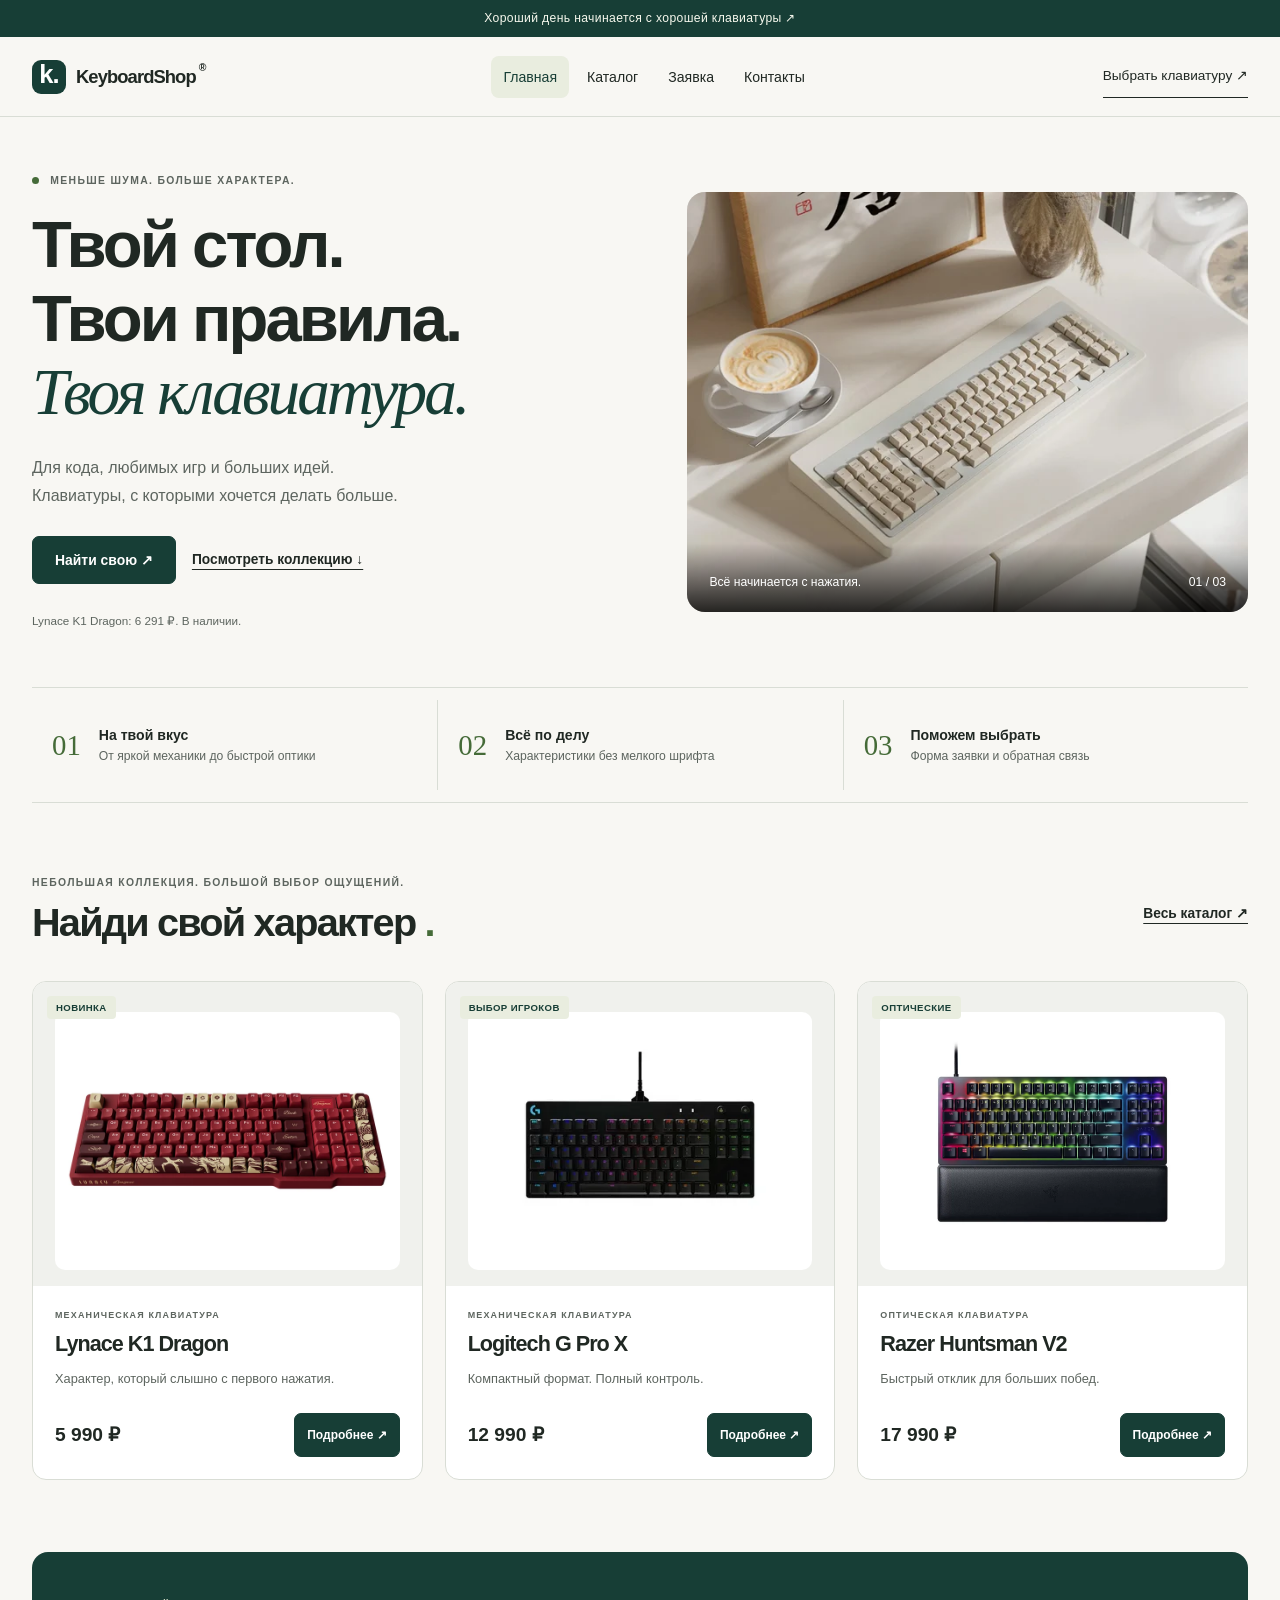
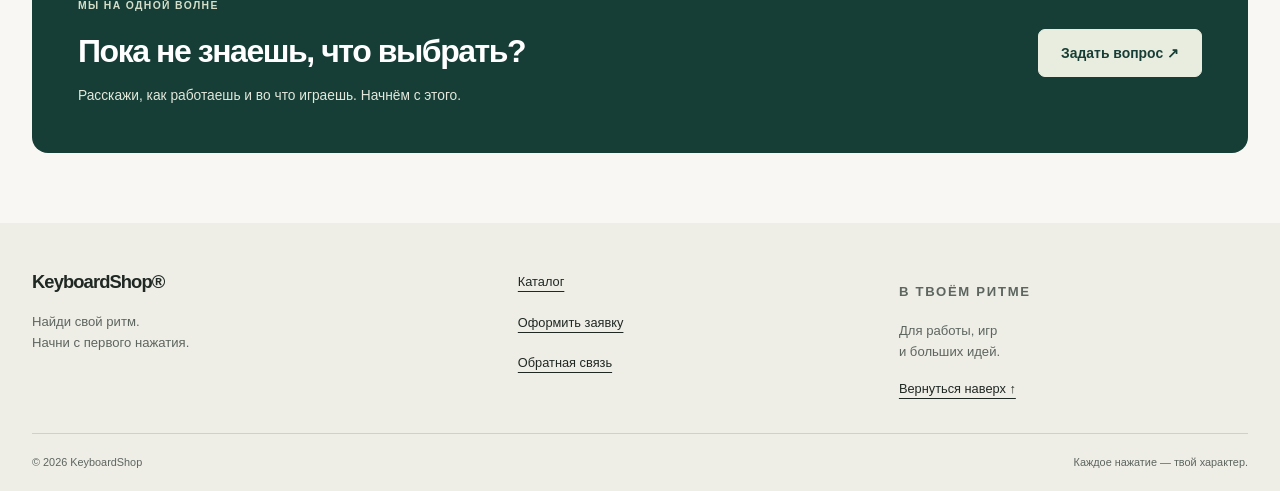
==== index.html @ 0e7edb8e "feat: add responsive storefront and JavaScript basics" ====
<!doctype html>
<html lang="ru">
  <head>
    <meta charset="utf-8" />
    <meta content="width=device-width, initial-scale=1.0" name="viewport" />
    <meta
      content="Механические и оптические клавиатуры. Найдите свой характер в коллекции KeyboardShop."
      name="description"
    />
    <meta content="#173e36" name="theme-color" />
    <title>Клавиатуры с характером — KeyboardShop</title>
    <link href="images/favicon.svg" rel="icon" type="image/svg+xml" />
    <link href="css/style.css" rel="stylesheet" />
    <link href="css/responsive.css" rel="stylesheet" />
    <script src="js/data.js" defer></script>
    <script src="js/main.js" defer></script>
  </head>
  <body id="top">
    <a class="skip-link" href="#main"> Перейти к содержимому </a>
    <div class="announcement">Хороший день начинается с хорошей клавиатуры ↗</div>
    <header class="site-header">
      <div class="container site-header__inner">
        <a class="site-logo" href="index.html">
          <span aria-hidden="true" class="logo-key"> k. </span>
          KeyboardShop
          <span aria-hidden="true" class="logo-dot"> ® </span>
        </a>
        <details class="nav-menu">
          <summary>
            Меню
            <span aria-hidden="true"> ☰ </span>
          </summary>
          <nav aria-label="Основная навигация">
            <ul class="site-nav__list">
              <li>
                <a aria-current="page" href="index.html"> Главная </a>
              </li>
              <li>
                <a href="catalog.html"> Каталог </a>
              </li>
              <li>
                <a href="order.html"> Заявка </a>
              </li>
              <li>
                <a href="contacts.html"> Контакты </a>
              </li>
            </ul>
          </nav>
        </details>
        <a class="header-link" href="catalog.html"> Выбрать клавиатуру ↗ </a>
      </div>
    </header>
    <main class="container" id="main" tabindex="-1">
      <section class="hero">
        <div class="hero__content">
          <p class="eyebrow">
            <span class="status-dot"> </span>
            Меньше шума. Больше характера.
          </p>
          <h1>
            Твой стол.
            <br />
            Твои правила.
            <br />
            <em> Твоя клавиатура. </em>
          </h1>
          <p class="hero__description">
            Для кода, любимых игр и больших идей.
            <br />
            Клавиатуры, с которыми хочется делать больше.
          </p>
          <div class="hero__actions">
            <a class="button" href="catalog.html"> Найти свою ↗ </a>
            <a class="text-link" href="#popular"> Посмотреть коллекцию ↓ </a>
          </div>
          <p class="hero__footnote" data-product-summary></p>
        </div>
        <div class="hero__visual">
          <picture>
            <source
              media="(min-width: 768px)"
              srcset="images/hero-studio-1200.webp"
              type="image/webp"
            />
            <source srcset="images/hero-studio-640.webp" type="image/webp" />
            <img
              alt="Кремовая механическая клавиатура в алюминиевом корпусе на светлом столе рядом с чашкой кофе"
              fetchpriority="high"
              height="900"
              src="images/hero-studio.jpg"
              width="1200"
            />
          </picture>
          <div class="hero__caption">
            <span> Всё начинается с нажатия. </span>
            <span aria-hidden="true"> 01 / 03 </span>
          </div>
        </div>
      </section>
      <section aria-label="Почему KeyboardShop" class="advantages" id="advantages">
        <div>
          <span class="feature-number"> 01 </span>
          <p>
            <strong> На твой вкус </strong>
            <br />
            От яркой механики до быстрой оптики
          </p>
        </div>
        <div>
          <span class="feature-number"> 02 </span>
          <p>
            <strong> Всё по делу </strong>
            <br />
            Характеристики без мелкого шрифта
          </p>
        </div>
        <div>
          <span class="feature-number"> 03 </span>
          <p>
            <strong> Поможем выбрать </strong>
            <br />
            Форма заявки и обратная связь
          </p>
        </div>
      </section>
      <section class="section" id="popular">
        <div class="section-heading">
          <div>
            <p class="eyebrow">Небольшая коллекция. Большой выбор ощущений.</p>
            <h2>
              Найди свой характер
              <span class="accent"> . </span>
            </h2>
          </div>
          <a class="text-link" href="catalog.html"> Весь каталог ↗ </a>
        </div>
        <div class="products-grid">
          <article class="product-card" data-kind="mechanical" data-price="5990">
            <div class="product-card__image-wrap">
              <span class="product-card__badge"> Новинка </span>
              <picture>
                <source
                  sizes="(min-width: 1024px) 350px, (min-width: 640px) 45vw, 90vw"
                  srcset="
                    images/product-1-light-320.webp   320w,
                    images/product-1-light-800.webp   800w,
                    images/product-1-light-1200.webp 1200w
                  "
                  type="image/webp"
                />
                <img
                  alt="Красная механическая клавиатура с золотым рисунком дракона на светлом фоне"
                  class="product-card__image"
                  height="750"
                  loading="lazy"
                  src="images/product-1-light.jpg"
                  width="1200"
                />
              </picture>
            </div>
            <div class="product-card__body">
              <p class="eyebrow">Механическая клавиатура</p>
              <h3 class="product-card__title">
                <a href="product.html"> Lynace K1 Dragon </a>
              </h3>
              <p class="product-card__description">Характер, который слышно с первого нажатия.</p>
              <div class="product-card__bottom">
                <p class="product-card__price">5 990 ₽</p>
                <a
                  aria-label="Подробнее о Lynace K1 Dragon"
                  class="button button--small"
                  href="product.html"
                >
                  Подробнее ↗
                </a>
              </div>
            </div>
          </article>
          <article class="product-card" data-kind="mechanical" data-price="12990">
            <div class="product-card__image-wrap">
              <span class="product-card__badge"> Выбор игроков </span>
              <picture>
                <source
                  sizes="(min-width: 1024px) 350px, (min-width: 640px) 45vw, 90vw"
                  srcset="images/product-2-320.webp 320w"
                  type="image/webp"
                />
                <img
                  alt="Logitech G Pro X — клавиатура из каталога"
                  class="product-card__image"
                  height="320"
                  loading="lazy"
                  src="images/product-2.jpg"
                  width="320"
                />
              </picture>
            </div>
            <div class="product-card__body">
              <p class="eyebrow">Механическая клавиатура</p>
              <h3 class="product-card__title">
                <a href="product.html"> Logitech G Pro X </a>
              </h3>
              <p class="product-card__description">Компактный формат. Полный контроль.</p>
              <div class="product-card__bottom">
                <p class="product-card__price">12 990 ₽</p>
                <a
                  aria-label="Подробнее о Logitech G Pro X"
                  class="button button--small"
                  href="product.html"
                >
                  Подробнее ↗
                </a>
              </div>
            </div>
          </article>
          <article class="product-card" data-kind="optical" data-price="17990">
            <div class="product-card__image-wrap">
              <span class="product-card__badge"> Оптические </span>
              <picture>
                <source
                  sizes="(min-width: 1024px) 350px, (min-width: 640px) 45vw, 90vw"
                  srcset="images/product-3-320.webp 320w, images/product-3-800.webp 800w"
                  type="image/webp"
                />
                <img
                  alt="Razer Huntsman V2 — клавиатура из каталога"
                  class="product-card__image"
                  height="800"
                  loading="lazy"
                  src="images/product-3.jpg"
                  width="800"
                />
              </picture>
            </div>
            <div class="product-card__body">
              <p class="eyebrow">Оптическая клавиатура</p>
              <h3 class="product-card__title">
                <a href="product.html"> Razer Huntsman V2 </a>
              </h3>
              <p class="product-card__description">Быстрый отклик для больших побед.</p>
              <div class="product-card__bottom">
                <p class="product-card__price">17 990 ₽</p>
                <a
                  aria-label="Подробнее о Razer Huntsman V2"
                  class="button button--small"
                  href="product.html"
                >
                  Подробнее ↗
                </a>
              </div>
            </div>
          </article>
        </div>
      </section>
      <section class="help-banner">
        <div>
          <p class="eyebrow">Мы на одной волне</p>
          <h2>Пока не знаешь, что выбрать?</h2>
          <p>Расскажи, как работаешь и во что играешь. Начнём с этого.</p>
        </div>
        <a class="button button--light" href="contacts.html#feedback"> Задать вопрос ↗ </a>
      </section>
    </main>
    <footer class="site-footer" id="contacts">
      <div class="container footer-grid">
        <div>
          <a class="site-logo" href="index.html"> KeyboardShop® </a>
          <p>
            Найди свой ритм.
            <br />
            Начни с первого нажатия.
          </p>
        </div>
        <nav aria-label="Навигация в подвале">
          <a href="catalog.html"> Каталог </a>
          <a href="order.html"> Оформить заявку </a>
          <a href="contacts.html#feedback"> Обратная связь </a>
        </nav>
        <div>
          <p class="eyebrow">В твоём ритме</p>
          <p>
            Для работы, игр
            <br />
            и больших идей.
          </p>
          <a href="#top"> Вернуться наверх ↑ </a>
        </div>
      </div>
      <div class="container footer-bottom">
        <span> © 2026 KeyboardShop </span>
        <span> Каждое нажатие — твой характер. </span>
      </div>
    </footer>
    <dialog aria-labelledby="dialog-title" class="order-dialog" id="order-dialog">
      <div class="dialog-heading">
        <h2 id="dialog-title">Быстрая заявка</h2>
        <button aria-label="Закрыть окно" class="icon-button" data-close-dialog="" type="button">
          ×
        </button>
      </div>
      <p id="dialog-product"></p>
      <form class="order-form" data-request-form="">
        <input name="product" type="hidden" />
        <div class="form-field">
          <label for="quick-name"> Ваше имя * </label>
          <input autocomplete="name" id="quick-name" minlength="2" name="name" required="" />
        </div>
        <div class="form-field">
          <label for="quick-email"> Электронная почта * </label>
          <input autocomplete="email" id="quick-email" name="email" required="" type="email" />
        </div>
        <button class="button form-field--wide" type="submit">Проверить заявку</button>
        <p class="form-status form-field--wide" role="status" tabindex="-1"></p>
      </form>
    </dialog>
  </body>
</html>
---- css/style.css ----
﻿/* Базовые настройки и цвета */
:root {
  --bg: #f8f7f3;
  --surface: #fff;
  --text: #202823;
  --muted: #5d655f;
  --green: #173e36;
  --accent: #456b38;
  --border: #d9ddd5;
  --pale: #e9eddf;
}
*,
*::before,
*::after {
  box-sizing: border-box;
}
html {
  scroll-behavior: smooth;
  scroll-padding-top: 110px;
}
body {
  min-height: 100vh;
  min-height: 100dvh;
  display: flex;
  flex-direction: column;
  margin: 0;
  background: var(--bg);
  color: var(--text);
  font-family: 'Segoe UI', Arial, sans-serif;
  font-size: 16px;
  line-height: 1.6;
}
main {
  flex: 1 0 auto;
  min-height: 0;
}
main:focus {
  outline: none;
}
a {
  color: inherit;
  text-underline-offset: 5px;
}
button,
input,
textarea,
select {
  font: inherit;
  max-width: 100%;
}
button,
summary {
  cursor: pointer;
}
[hidden] {
  display: none !important;
}
img {
  display: block;
}
picture {
  display: block;
  min-width: 0;
}
h1,
h2,
h3,
p {
  margin-top: 0;
}
h1,
h2,
h3 {
  line-height: 1.13;
  letter-spacing: -0.045em;
}
h1 {
  font-weight: 650;
  margin-bottom: 24px;
}
h2 {
  font-size: clamp(1.8rem, 3.1vw, 2.65rem);
  font-weight: 600;
  margin-bottom: 16px;
}
h3 {
  font-size: 1.35rem;
  font-weight: 650;
}
em {
  font-family: Georgia, serif;
  color: var(--green);
  font-weight: 400;
}
:focus-visible {
  outline: 3px solid #b64e17;
  outline-offset: 5px;
}
section[id] {
  scroll-margin-top: 110px;
}
.skip-link {
  position: fixed;
  top: -120px;
  left: 16px;
  z-index: 100;
  padding: 12px 20px;
  background: var(--green);
  color: white;
  border-radius: 8px;
}
.skip-link:focus {
  top: 16px;
}
/* Шапка и навигация */
.announcement {
  background: var(--green);
  color: #f7f9ee;
  text-align: center;
  padding: 9px 18px;
  font-size: 0.76rem;
  letter-spacing: 0.03em;
}
.site-header {
  background: var(--bg);
  border-bottom: 1px solid var(--border);
}
.site-logo {
  display: inline-flex;
  align-items: center;
  gap: 10px;
  font-weight: 750;
  font-size: 1.15rem;
  text-decoration: none;
  letter-spacing: -0.05em;
  white-space: nowrap;
}
.logo-key {
  display: grid;
  place-items: center;
  width: 34px;
  height: 34px;
  background: var(--green);
  color: white;
  border-radius: 9px;
  font-size: 1.6rem;
  line-height: 1;
  padding-bottom: 4px;
}
.logo-dot {
  font-size: 0.65rem;
  align-self: start;
  margin-left: -7px;
}
.nav-menu > summary {
  padding: 8px;
  font-weight: 600;
  list-style: none;
}
summary::-webkit-details-marker {
  display: none;
}
.nav-menu > summary span {
  margin-left: 6px;
}
.site-nav__list {
  padding: 0;
  margin: 0;
  list-style: none;
}
.site-nav__list a {
  display: block;
  text-decoration: none;
  padding: 10px 12px;
  font-size: 0.88rem;
  border-radius: 8px;
}
.site-nav__list a:hover,
.site-nav__list a[aria-current] {
  background: var(--pale);
  color: var(--green);
}
.header-link {
  gap: 20px;
  padding: 10px 0;
  font-size: 0.85rem;
  text-decoration: none;
  border-bottom: 1px solid var(--text);
}
/* Главный экран */
.eyebrow {
  text-transform: uppercase;
  letter-spacing: 0.13em;
  font-size: 0.65rem;
  font-weight: 700;
  line-height: 1.6;
  margin-bottom: 18px;
  color: var(--muted);
}
.status-dot {
  display: inline-block;
  width: 7px;
  height: 7px;
  margin-right: 7px;
  border-radius: 50%;
  background: var(--accent);
}
.hero__description {
  color: var(--muted);
  font-size: 1rem;
  line-height: 1.75;
  margin-bottom: 26px;
}
.hero__footnote {
  color: var(--muted);
  font-size: 0.73rem;
  margin: 28px 0 0;
}
.hero__visual {
  position: relative;
  min-width: 0;
  overflow: hidden;
  border-radius: 18px;
  background: #e7e8e1;
}
.hero__visual img {
  opacity: 1;
}
.hero__caption {
  position: absolute;
  left: 0;
  right: 0;
  bottom: 0;
  display: flex;
  justify-content: space-between;
  gap: 20px;
  padding: 30px 22px 20px;
  background: linear-gradient(transparent, #000c);
  color: white;
  font-size: 0.76rem;
}
/* Кнопки и ссылки */
.button {
  display: inline-flex;
  align-items: center;
  justify-content: center;
  gap: 24px;
  background: var(--green);
  color: white;
  min-height: 48px;
  padding: 12px 22px;
  border: 1px solid var(--green);
  border-radius: 7px;
  text-decoration: none;
  font-size: 0.87rem;
  font-weight: 600;
  transition: background 0.15s;
}
.button:hover {
  background: #28574b;
  color: white;
}
.button--ghost {
  background: transparent;
  color: var(--green);
}
.button--ghost:hover {
  background: var(--pale);
  color: var(--green);
}
.button--light {
  color: var(--green);
  background: var(--pale);
  border-color: var(--pale);
}
.button--light:hover {
  color: var(--green);
  background: white;
}
.button--small {
  font-size: 0.75rem;
  padding: 8px 12px;
  min-height: 44px;
  gap: 12px;
}
.text-link {
  font-size: 0.86rem;
  font-weight: 600;
  padding-block: 10px;
}
.text-link:hover {
  color: var(--accent);
}
/* Преимущества и карточки товаров */
.advantages {
  padding-block: 12px;
  border-top: 1px solid var(--border);
  border-bottom: 1px solid var(--border);
}
.advantages > div {
  display: flex;
  gap: 18px;
  align-items: center;
  padding: 22px 20px;
}
.feature-number {
  font-family: Georgia, serif;
  font-size: 1.8rem;
  color: var(--accent);
}
.advantages p {
  font-size: 0.76rem;
  margin: 0;
  color: var(--muted);
}
.advantages strong {
  font-size: 0.88rem;
  color: var(--text);
}
.section {
  padding-block: clamp(36px, 6vw, 72px);
}
.section-heading {
  margin-bottom: 28px;
}
.section-heading h2,
.section-heading p {
  margin-bottom: 8px;
}
.accent {
  color: var(--accent);
}
.product-card {
  display: flex;
  flex-direction: column;
  min-width: 0;
  border: 1px solid var(--border);
  border-radius: 14px;
  overflow: hidden;
  background: white;
}
.product-card__image-wrap {
  position: relative;
  background: #f0f1ed;
  padding: 30px 22px 16px;
}
.product-card__image-wrap picture {
  background: white;
  border-radius: 10px;
  overflow: hidden;
}
.product-card__image {
  width: 100%;
  aspect-ratio: 4/3;
  object-fit: contain;
  mix-blend-mode: multiply;
}
.product-card__badge {
  position: absolute;
  z-index: 1;
  top: 14px;
  left: 14px;
  padding: 4px 9px;
  background: var(--pale);
  color: var(--green);
  border-radius: 4px;
  font-size: 0.6rem;
  letter-spacing: 0.04em;
  text-transform: uppercase;
  font-weight: 700;
}
.product-card__body {
  display: flex;
  flex-direction: column;
  flex: 1;
  padding: 22px;
}
.product-card .eyebrow {
  font-size: 0.56rem;
  margin-bottom: 10px;
}
.product-card__title {
  margin-bottom: 12px;
}
.product-card__title a {
  text-decoration: none;
}
.product-card__title a:hover {
  text-decoration: underline;
}
.product-card__description {
  font-size: 0.8rem;
  color: var(--muted);
  margin-bottom: 24px;
}
.product-card__bottom {
  display: flex;
  flex-wrap: wrap;
  align-items: center;
  justify-content: space-between;
  gap: 12px;
  margin-top: auto;
}
.product-card__price {
  margin: 0;
  font-size: 1.2rem;
  font-weight: 650;
  white-space: nowrap;
}
/* Блок помощи и подвал */
.help-banner {
  background: var(--green);
  color: white;
  border-radius: 16px;
  padding: clamp(24px, 4vw, 46px);
  margin-bottom: 70px;
}
.help-banner .eyebrow {
  color: #d5dec8;
}
.help-banner h2 {
  font-size: clamp(1.5rem, 3vw, 2rem);
}
.help-banner p:last-child {
  font-size: 0.86rem;
  margin-bottom: 0;
  color: #e2e8db;
}
.site-footer {
  margin-top: auto;
  flex-shrink: 0;
  background: #eeeee7;
  padding-top: 44px;
}
.site-footer p {
  font-size: 0.82rem;
  color: var(--muted);
  margin-top: 14px;
}
.site-footer nav {
  display: flex;
  flex-direction: column;
  align-items: start;
  gap: 10px;
}
.site-footer a:not(.site-logo) {
  font-size: 0.8rem;
  padding-block: 5px;
}
.footer-bottom {
  margin-top: 32px;
  border-top: 1px solid #cdd2c6;
  padding-block: 20px;
  font-size: 0.68rem;
  color: var(--muted);
}
/* Внутренние страницы и каталог */
.breadcrumbs {
  display: flex;
  flex-wrap: wrap;
  gap: 12px;
  font-size: 0.76rem;
  color: var(--muted);
  padding-top: 30px;
}
.page-heading {
  padding-block: 36px 40px;
}
.page-heading h1 {
  font-size: clamp(2.5rem, 5vw, 4rem);
  margin-bottom: 16px;
}
.page-heading > p:last-child {
  color: var(--muted);
}
.catalog-filters {
  min-width: 0;
}
.filter-panel {
  border: 1px solid var(--border);
  border-radius: 12px;
  padding: 20px;
  background: white;
}
.filter-panel > summary {
  font-size: 1.1rem;
  font-weight: 600;
  display: flex;
  justify-content: space-between;
  align-items: center;
  min-height: 44px;
}
fieldset {
  border: 0;
  padding: 20px 0 0;
  margin: 0;
  min-width: 0;
}
legend {
  font-size: 0.8rem;
  font-weight: 700;
  padding-top: 20px;
}
.checkbox {
  display: flex !important;
  align-items: start;
  gap: 10px;
  font-size: 0.81rem;
  padding-block: 8px;
}
input[type='checkbox'] {
  flex: 0 0 auto;
  width: 20px;
  height: 20px;
  margin: 3px 0 0;
  accent-color: var(--green);
}
.price-fields {
  display: flex;
  gap: 10px;
}
.price-fields > div {
  min-width: 0;
  flex: 1;
}
.filter-actions {
  display: flex;
  flex-direction: column;
  gap: 12px;
  margin-top: 22px;
}
.text-button {
  color: var(--muted);
  background: transparent;
  border: 0;
  text-decoration: underline;
  padding: 12px;
  font-size: 0.77rem;
}
.filter-note {
  color: var(--muted);
  font-size: 0.76rem;
  padding: 20px 6px;
}
.catalog-products {
  min-width: 0;
}
.catalog-toolbar {
  margin-bottom: 24px;
}
.catalog-toolbar h2 {
  font-size: 1.25rem;
  margin: 0;
}
.catalog-toolbar p {
  color: var(--muted);
  font-size: 0.8rem;
  margin: 0;
}
.catalog-toolbar label {
  font-size: 0.75rem;
}
.catalog-toolbar select {
  padding: 9px 7px;
  font-size: 0.75rem;
  min-height: 44px;
}
.empty-state {
  padding: 50px 24px;
  background: var(--pale);
  border-radius: 12px;
}
/* Страница товара и характеристики */
.product-detail__media {
  padding: 32px;
  border: 1px solid var(--border);
  border-radius: 16px;
  background: white;
  min-width: 0;
}
.product-detail__image {
  width: 100%;
  aspect-ratio: 1;
  object-fit: contain;
}
.media-note {
  text-align: center;
  color: var(--muted);
  font-size: 0.7rem;
  margin: 20px 0 0;
}
.product-detail__info {
  padding-block: 15px;
  min-width: 0;
}
.product-detail h1 {
  font-size: clamp(2.3rem, 4vw, 3.5rem);
}
.product-detail__description {
  color: var(--muted);
  font-size: 0.92rem;
}
.product-detail__price {
  font-size: 2rem;
  font-weight: 650;
}
.product-detail__features {
  padding-left: 20px;
  color: var(--muted);
  font-size: 0.86rem;
  margin-bottom: 26px;
}
.product-detail__features li {
  padding-block: 4px;
}
.product-detail__actions {
  margin-bottom: 18px;
}
.table-wrap {
  min-width: 0;
  overflow-x: auto;
}
.spec-table {
  width: 100%;
  border-collapse: collapse;
  text-align: left;
}
.spec-table caption {
  margin-bottom: 16px;
  font-size: 0.8rem;
  color: var(--muted);
}
.spec-table thead {
  background: var(--pale);
  color: var(--green);
  font-size: 0.85rem;
}
.spec-table td {
  font-size: 0.88rem;
}
/* Формы и модальное окно */
.form-card {
  padding: clamp(22px, 4vw, 40px);
  border: 1px solid var(--border);
  border-radius: 16px;
  background: white;
  min-width: 0;
}
.form-card h2 {
  font-size: 1.5rem;
}
.form-note {
  font-size: 0.75rem;
  color: var(--muted);
}
.order-form {
  margin-top: 24px;
}
.form-field {
  display: flex;
  flex-direction: column;
  gap: 7px;
  min-width: 0;
}
.form-field label {
  font-size: 0.8rem;
  font-weight: 600;
}
input:not([type='checkbox']),
select,
textarea {
  width: 100%;
  min-width: 0;
  min-height: 48px;
  background: var(--bg);
  border: 1px solid #9aa597;
  border-radius: 6px;
  padding: 10px 12px;
  color: var(--text);
}
textarea {
  resize: vertical;
}
.form-field small {
  color: var(--muted);
  font-size: 0.68rem;
}
.form-actions p {
  margin: 0;
}
.form-status {
  margin: 0;
  font-size: 0.85rem;
  color: var(--green);
}
.form-status:not(:empty) {
  background: var(--pale);
  padding: 16px;
  border-radius: 6px;
}
.order-aside {
  padding: 18px 8px;
}
.order-aside h2 {
  font-size: 1.8rem;
}
.steps {
  padding-left: 25px;
}
.steps li {
  padding: 8px 0 16px 10px;
}
.steps li::marker {
  color: var(--green);
  font-weight: bold;
}
.steps p {
  font-size: 0.85rem;
  color: var(--muted);
  margin: 8px 0 0;
}
.contact-card {
  background: var(--pale);
  padding: 32px;
  border-radius: 16px;
}
address {
  font-style: normal;
}
address p {
  margin-bottom: 24px;
  font-size: 0.9rem;
}
.order-dialog {
  border: 1px solid var(--border);
  border-radius: 16px;
  padding: 28px;
  width: min(100% - 32px, 600px);
  max-height: calc(100dvh - 40px);
  overflow: auto;
  background: var(--bg);
  color: var(--text);
}
.order-dialog::backdrop {
  background: #11261ed9;
}
body:has(dialog[open]) {
  overflow: hidden;
}
.dialog-heading {
  display: flex;
  align-items: start;
  justify-content: space-between;
  gap: 16px;
}
.dialog-heading h2 {
  font-size: 1.6rem;
}
.icon-button {
  display: grid;
  place-items: center;
  border: 1px solid var(--border);
  border-radius: 50%;
  width: 44px;
  height: 44px;
  background: white;
  color: var(--text);
  font-size: 1.7rem;
  flex-shrink: 0;
}
.order-dialog > p {
  font-size: 0.85rem;
}
---- css/responsive.css ----
﻿/* Mobile First: базовая мобильная раскладка расширяется через min-width. */
img,
video {
  max-width: 100%;
  height: auto;
}
.container {
  width: min(100% - 36px, 1240px);
  margin-inline: auto;
}
.hero,
.products-grid,
.catalog-layout,
.product-detail,
.form-layout,
.contact-grid,
.order-form,
.footer-grid,
.advantages {
  display: grid;
  grid-template-columns: minmax(0, 1fr);
}
.hero {
  gap: 28px;
  padding-block: 36px;
}
.hero h1 {
  font-size: clamp(2.4rem, 5.1vw, 4.65rem);
}
.hero__visual img {
  aspect-ratio: 4/3;
  width: 100%;
  object-fit: cover;
}
.products-grid {
  gap: 22px;
}
.advantages {
  gap: 0;
}
.catalog-layout,
.form-layout,
.contact-grid {
  gap: 32px;
  padding-bottom: 64px;
}
.product-detail {
  gap: 28px;
  padding-block: 22px 60px;
  align-items: start;
}
.order-form {
  gap: 20px;
}
.form-field--wide {
  grid-column: 1/-1;
}
.footer-grid {
  gap: 32px;
}
.site-header__inner {
  display: flex;
  flex-wrap: wrap;
  align-items: center;
  justify-content: space-between;
  gap: 16px;
  padding-block: 18px;
}
.nav-menu {
  margin-left: auto;
}
.nav-menu[open] {
  width: 100%;
  order: 3;
}
.site-nav__list {
  display: flex;
  flex-direction: column;
  gap: 5px;
}
.header-link {
  display: none;
}
.hero__actions,
.product-detail__actions,
.form-actions {
  display: flex;
  flex-wrap: wrap;
  gap: 16px;
  align-items: center;
}
.section-heading,
.catalog-toolbar {
  display: flex;
  flex-wrap: wrap;
  justify-content: space-between;
  align-items: center;
  gap: 16px;
}
.help-banner {
  display: flex;
  flex-direction: column;
  align-items: start;
  gap: 24px;
}
.footer-bottom {
  display: flex;
  flex-wrap: wrap;
  gap: 12px;
  justify-content: space-between;
}
/* На мобильном строки таблицы становятся карточками. Семантика HTML сохраняется. */
.spec-table,
.spec-table tbody {
  display: block;
}
.spec-table thead {
  position: absolute;
  width: 1px;
  height: 1px;
  overflow: hidden;
  clip-path: inset(50%);
}
.spec-table tr {
  display: grid;
  gap: 8px;
  padding: 20px;
  border: 1px solid var(--border);
  margin-top: 12px;
  border-radius: 12px;
}
.spec-table th,
.spec-table td {
  display: block;
  padding: 0;
  border: 0;
}
.spec-table tbody th {
  color: var(--muted);
  font-size: 0.85rem;
  font-weight: 500;
}
.spec-table td {
  font-weight: 600;
}
.spec-table caption {
  display: block;
  text-align: left;
}
@media (min-width: 640px) {
  .container {
    width: min(100% - 64px, 1240px);
  }
  .products-grid,
  .order-form,
  .footer-grid {
    grid-template-columns: repeat(2, minmax(0, 1fr));
  }
  .help-banner {
    flex-direction: row;
    justify-content: space-between;
    align-items: center;
  }
  .spec-table {
    display: table;
  }
  .spec-table caption {
    display: table-caption;
  }
  .spec-table thead {
    position: static;
    width: auto;
    height: auto;
    overflow: visible;
    clip-path: none;
    display: table-header-group;
  }
  .spec-table tbody {
    display: table-row-group;
  }
  .spec-table tr {
    display: table-row;
  }
  .spec-table th,
  .spec-table td {
    display: table-cell;
    padding: 18px 24px;
    border-bottom: 1px solid var(--border);
  }
}
@media (min-width: 768px) {
  .site-header {
    position: sticky;
    top: 0;
    z-index: 20;
  }
  .site-header__inner {
    flex-wrap: nowrap;
    gap: 24px;
  }
  .nav-menu,
  .nav-menu[open] {
    width: auto;
    order: initial;
    margin-left: 0;
  }
  .nav-menu > summary {
    display: none;
  }
  .nav-menu > nav {
    content-visibility: visible;
  }
  .site-nav__list {
    flex-direction: row;
    flex-wrap: wrap;
    gap: 6px;
  }
  .hero {
    grid-template-columns: 1.08fr 1fr;
    align-items: center;
    gap: 30px;
    padding-block: 48px;
  }
  .hero__visual img {
    aspect-ratio: 4/3;
  }
  .advantages {
    grid-template-columns: repeat(3, minmax(0, 1fr));
  }
  .advantages > div + div {
    border-left: 1px solid var(--border);
  }
  .product-detail {
    grid-template-columns: 1fr 1fr;
    gap: 42px;
  }
  .footer-grid {
    grid-template-columns: 1.3fr 1fr 1fr;
  }
}
@media (min-width: 1024px) {
  .header-link {
    display: inline-flex;
  }
  .hero__visual img {
    aspect-ratio: 4/3;
  }
  .hero {
    padding-block: 56px;
    gap: 50px;
  }
  .products-grid {
    grid-template-columns: repeat(3, minmax(0, 1fr));
  }
  .catalog-layout {
    grid-template-columns: 230px minmax(0, 1fr);
  }
  .catalog-layout .products-grid {
    grid-template-columns: repeat(2, minmax(0, 1fr));
  }
  .catalog-filters {
    position: sticky;
    top: 110px;
    align-self: start;
  }
  .filter-panel > summary span {
    display: none;
  }
  .form-layout {
    grid-template-columns: minmax(0, 1.5fr) minmax(0, 1fr);
    gap: 64px;
  }
  .contact-grid {
    grid-template-columns: minmax(0, 1fr) minmax(0, 1.6fr);
  }
}
@media (min-width: 1280px) {
  .catalog-layout .products-grid {
    grid-template-columns: repeat(3, minmax(0, 1fr));
  }
}
.field-error {
  color: #a12e17;
  font-size: 0.75rem;
}
[aria-invalid='true'] {
  border-color: #a12e17;
}
@media (min-width: 768px) {
  .nav-menu::details-content {
    content-visibility: visible;
  }
}
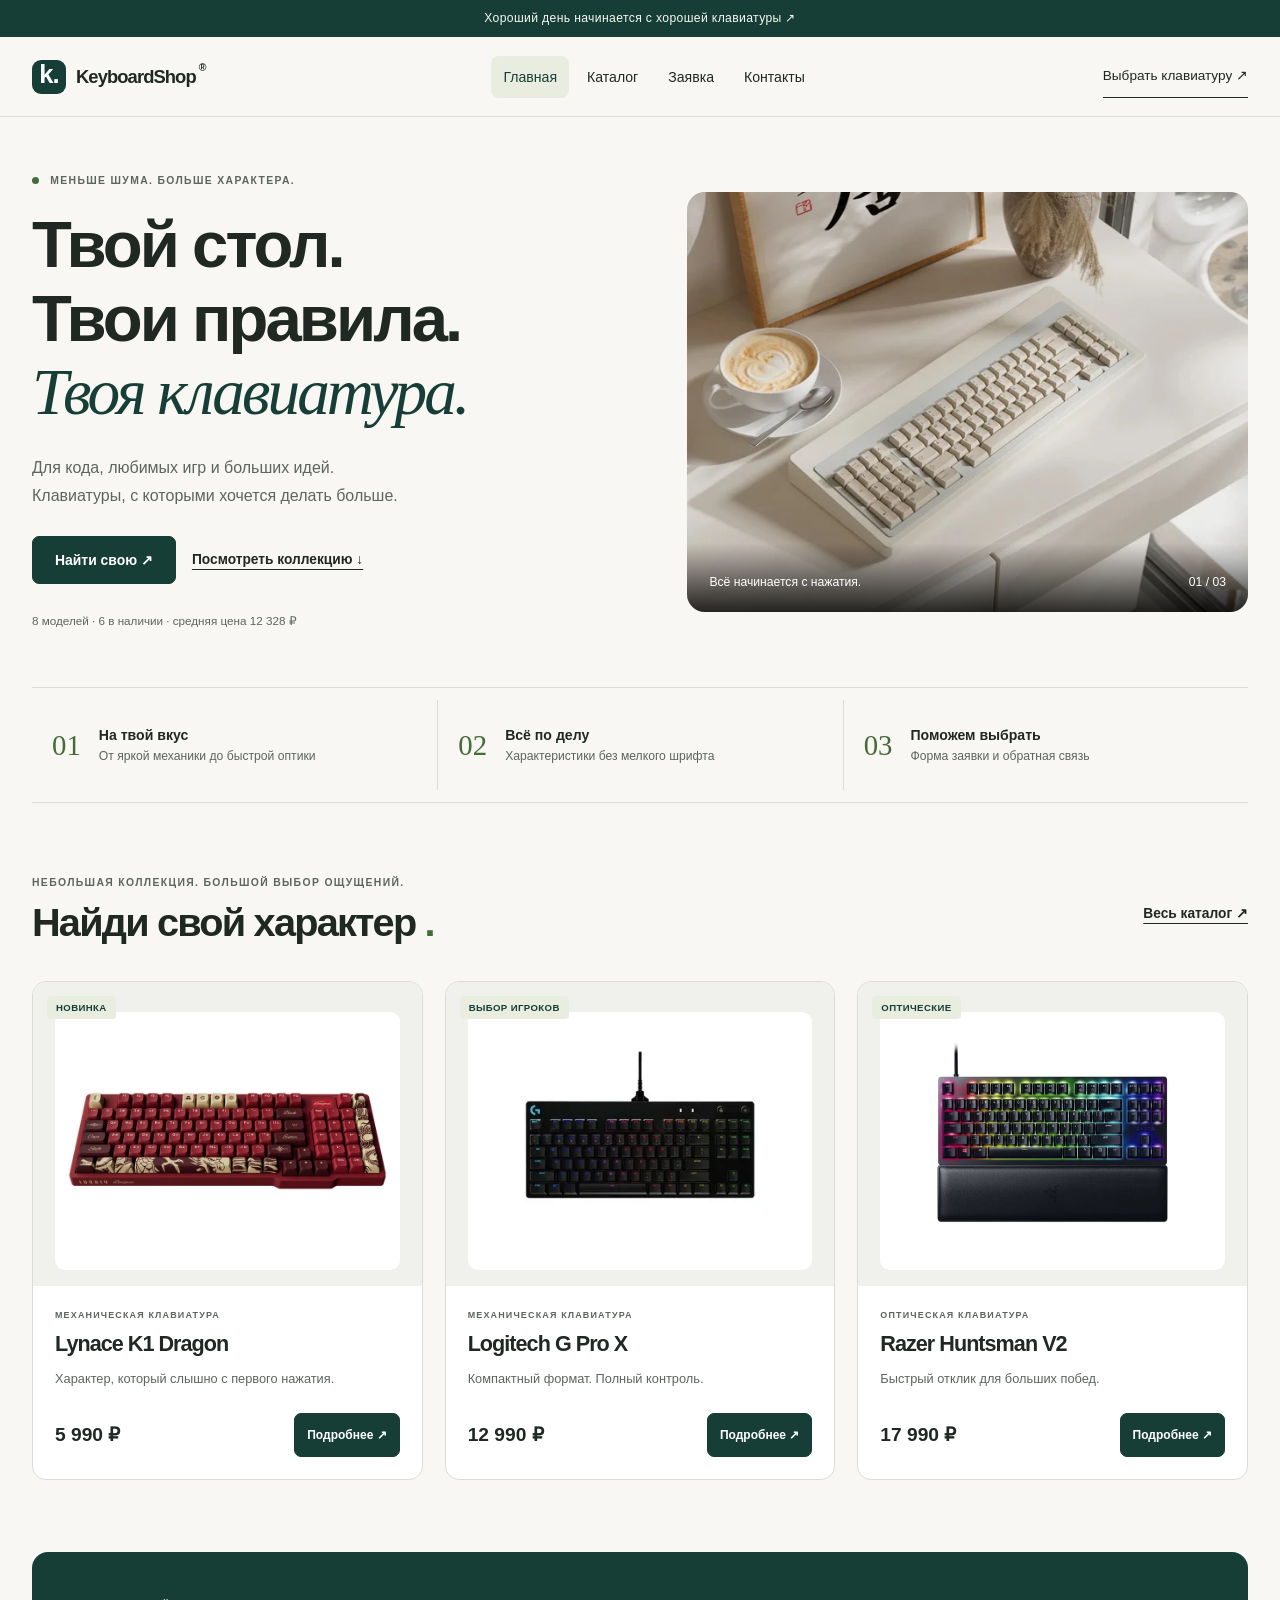
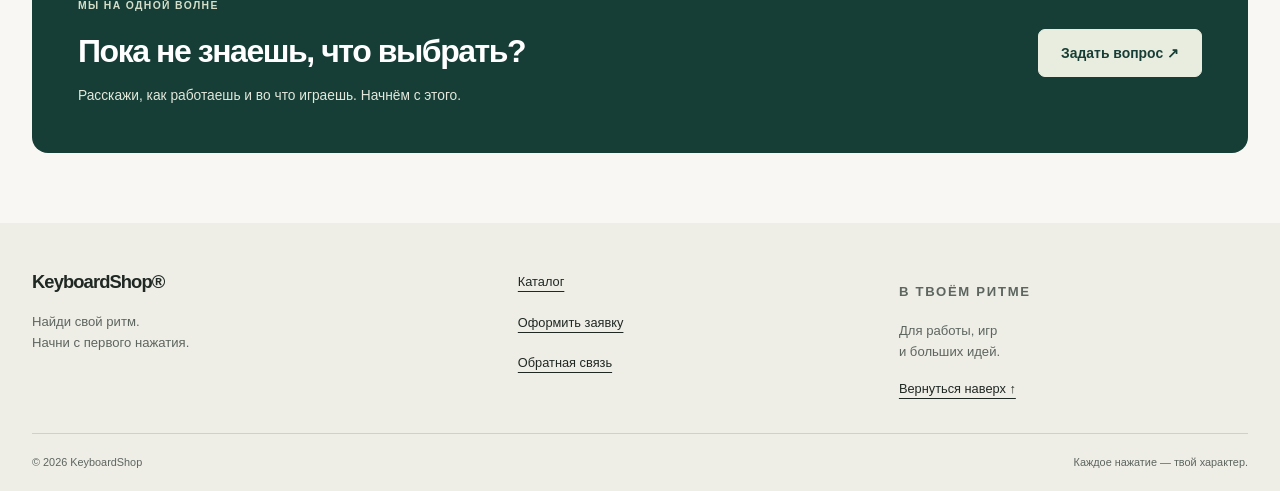
==== commit 43a6ddd0: "feat: add eight keyboards and product data processing" ====
--- a/index.html
+++ b/index.html
@@ -13,6 +13,7 @@
     <link href="css/style.css" rel="stylesheet" />
     <link href="css/responsive.css" rel="stylesheet" />
     <script src="js/data.js" defer></script>
+    <script src="js/catalog.js" defer></script>
     <script src="js/main.js" defer></script>
   </head>
   <body id="top">
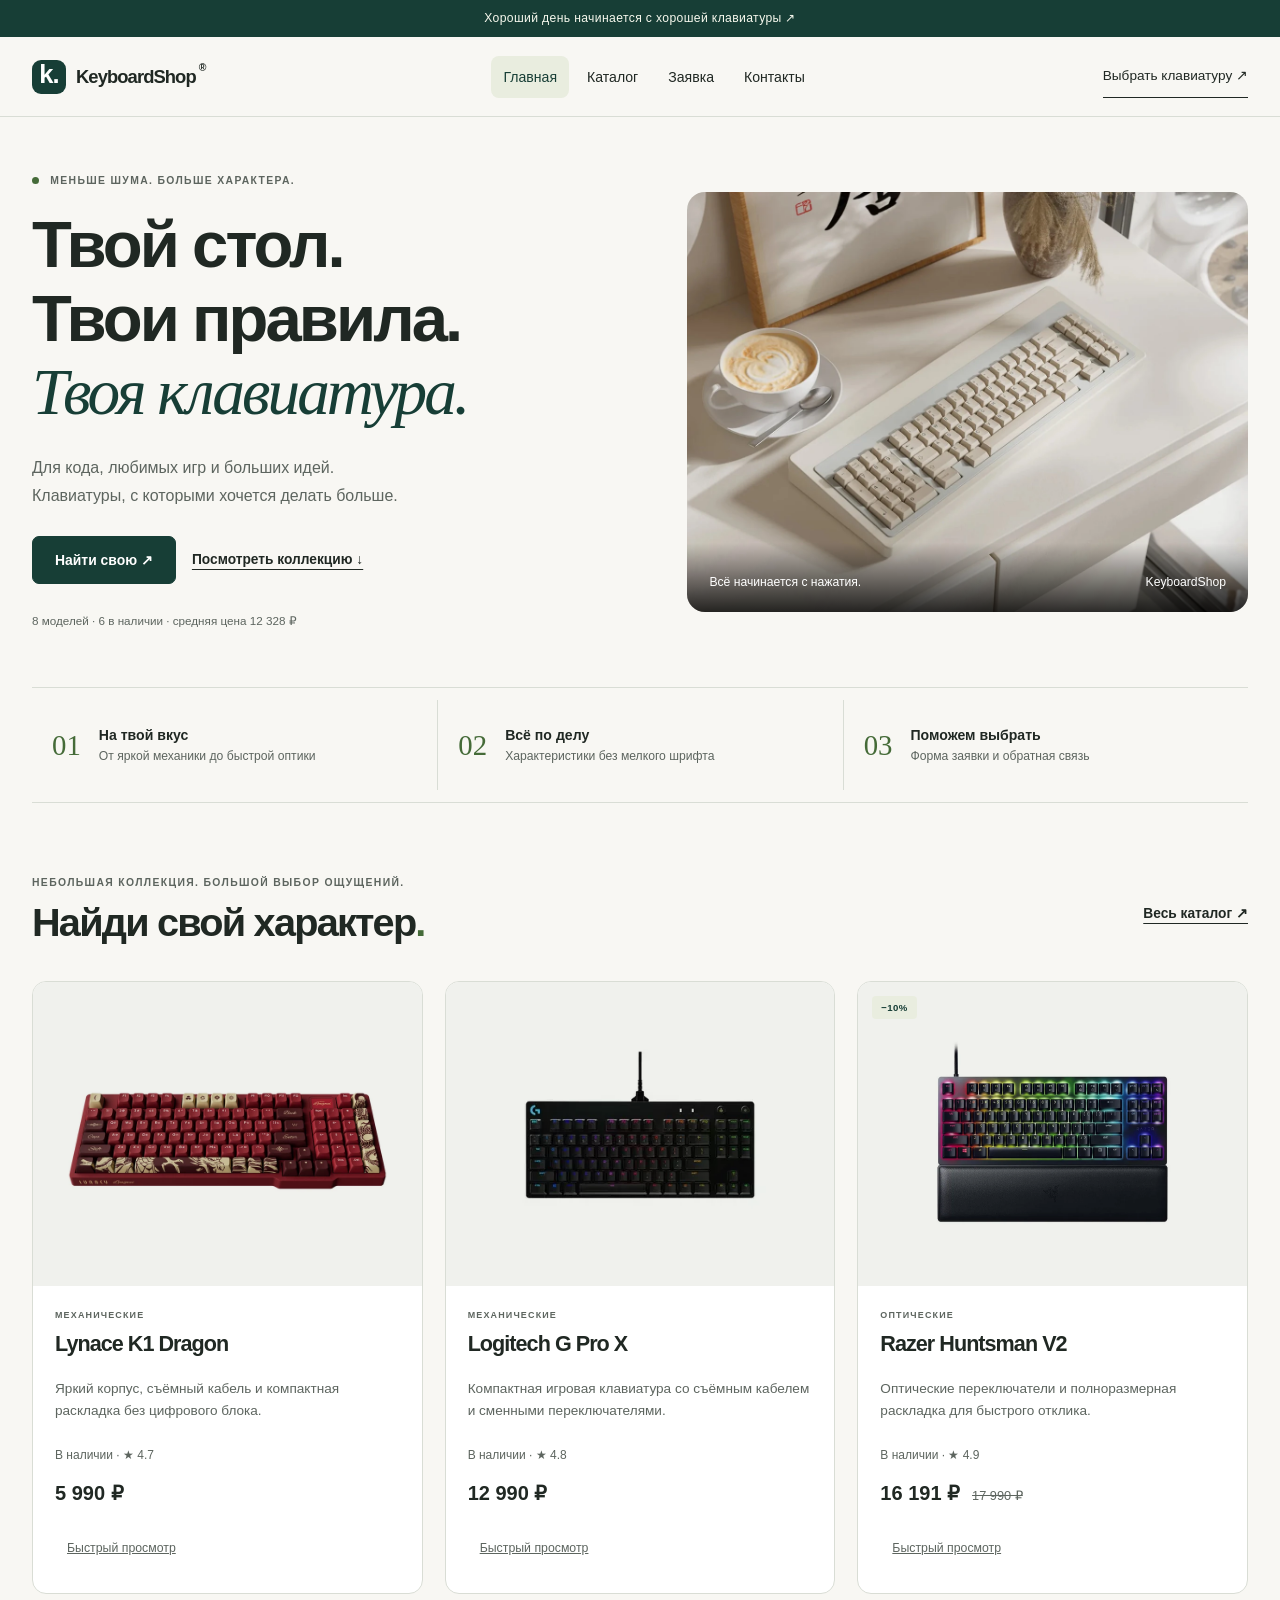
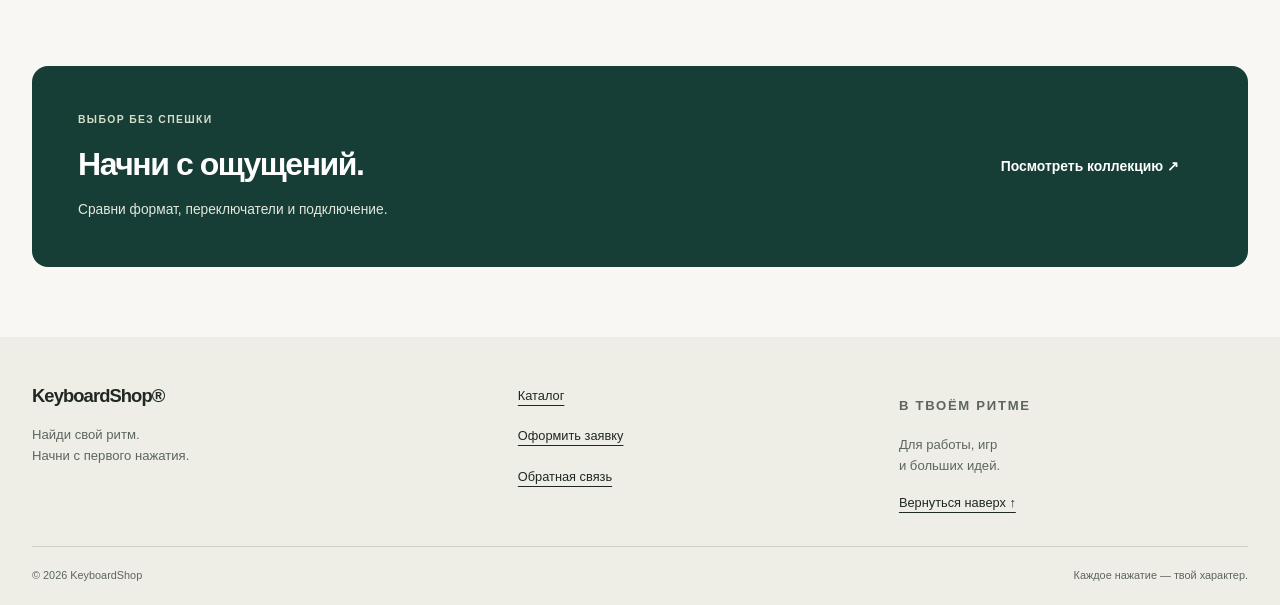
==== commit a274b473: "feat: render catalog with DOM events and validate request forms" ====
--- a/index.html
+++ b/index.html
@@ -1,318 +1,163 @@
-<!doctype html>
+<!DOCTYPE html>
+
 <html lang="ru">
-  <head>
-    <meta charset="utf-8" />
-    <meta content="width=device-width, initial-scale=1.0" name="viewport" />
-    <meta
-      content="Механические и оптические клавиатуры. Найдите свой характер в коллекции KeyboardShop."
-      name="description"
-    />
-    <meta content="#173e36" name="theme-color" />
-    <title>Клавиатуры с характером — KeyboardShop</title>
-    <link href="images/favicon.svg" rel="icon" type="image/svg+xml" />
-    <link href="css/style.css" rel="stylesheet" />
-    <link href="css/responsive.css" rel="stylesheet" />
-    <script src="js/data.js" defer></script>
-    <script src="js/catalog.js" defer></script>
-    <script src="js/main.js" defer></script>
-  </head>
-  <body id="top">
-    <a class="skip-link" href="#main"> Перейти к содержимому </a>
-    <div class="announcement">Хороший день начинается с хорошей клавиатуры ↗</div>
-    <header class="site-header">
-      <div class="container site-header__inner">
-        <a class="site-logo" href="index.html">
-          <span aria-hidden="true" class="logo-key"> k. </span>
+<head>
+<meta charset="utf-8"/>
+<meta content="width=device-width, initial-scale=1" name="viewport"/>
+<meta content="Механические, оптические и ножничные клавиатуры. Найдите свой характер в KeyboardShop." name="description"/>
+<meta content="#173e36" name="theme-color"/>
+<title>Клавиатуры с характером — KeyboardShop</title>
+<link href="images/favicon.svg" rel="icon" type="image/svg+xml"/>
+<link href="css/style.css" rel="stylesheet"/>
+<link href="css/responsive.css" rel="stylesheet"/>
+<script defer="" src="js/data.js"></script>
+<script defer="" src="js/main.js"></script>
+<script defer="" src="js/catalog.js"></script>
+<script defer="" src="js/modal.js"></script>
+<script defer="" src="js/validation.js"></script>
+</head>
+<body id="top">
+<a class="skip-link" href="#main">Перейти к содержимому</a>
+<div class="announcement">Хороший день начинается с хорошей клавиатуры ↗</div>
+<header class="site-header">
+<div class="container site-header__inner">
+<a class="site-logo" href="index.html">
+<span aria-hidden="true" class="logo-key"> k. </span>
           KeyboardShop
           <span aria-hidden="true" class="logo-dot"> ® </span>
-        </a>
-        <details class="nav-menu">
-          <summary>
+</a>
+<details class="nav-menu">
+<summary>
             Меню
             <span aria-hidden="true"> ☰ </span>
-          </summary>
-          <nav aria-label="Основная навигация">
-            <ul class="site-nav__list">
-              <li>
-                <a aria-current="page" href="index.html"> Главная </a>
-              </li>
-              <li>
-                <a href="catalog.html"> Каталог </a>
-              </li>
-              <li>
-                <a href="order.html"> Заявка </a>
-              </li>
-              <li>
-                <a href="contacts.html"> Контакты </a>
-              </li>
-            </ul>
-          </nav>
-        </details>
-        <a class="header-link" href="catalog.html"> Выбрать клавиатуру ↗ </a>
-      </div>
-    </header>
-    <main class="container" id="main" tabindex="-1">
-      <section class="hero">
-        <div class="hero__content">
-          <p class="eyebrow">
-            <span class="status-dot"> </span>
+</summary>
+<nav aria-label="Основная навигация">
+<ul class="site-nav__list">
+<li>
+<a aria-current="page" href="index.html"> Главная </a>
+</li>
+<li>
+<a href="catalog.html"> Каталог </a>
+</li>
+<li>
+<a href="order.html"> Заявка </a>
+</li>
+<li>
+<a href="contacts.html"> Контакты </a>
+</li>
+</ul>
+</nav>
+</details>
+<a class="header-link" href="catalog.html"> Выбрать клавиатуру ↗ </a>
+</div>
+</header>
+<main class="container" id="main" tabindex="-1">
+<section class="hero">
+<div class="hero__content">
+<p class="eyebrow">
+<span class="status-dot"> </span>
             Меньше шума. Больше характера.
           </p>
-          <h1>
+<h1>
             Твой стол.
-            <br />
+            <br/>
             Твои правила.
-            <br />
-            <em> Твоя клавиатура. </em>
-          </h1>
-          <p class="hero__description">
+            <br/>
+<em> Твоя клавиатура. </em>
+</h1>
+<p class="hero__description">
             Для кода, любимых игр и больших идей.
-            <br />
+            <br/>
             Клавиатуры, с которыми хочется делать больше.
           </p>
-          <div class="hero__actions">
-            <a class="button" href="catalog.html"> Найти свою ↗ </a>
-            <a class="text-link" href="#popular"> Посмотреть коллекцию ↓ </a>
-          </div>
-          <p class="hero__footnote" data-product-summary></p>
-        </div>
-        <div class="hero__visual">
-          <picture>
-            <source
-              media="(min-width: 768px)"
-              srcset="images/hero-studio-1200.webp"
-              type="image/webp"
-            />
-            <source srcset="images/hero-studio-640.webp" type="image/webp" />
-            <img
-              alt="Кремовая механическая клавиатура в алюминиевом корпусе на светлом столе рядом с чашкой кофе"
-              fetchpriority="high"
-              height="900"
-              src="images/hero-studio.jpg"
-              width="1200"
-            />
-          </picture>
-          <div class="hero__caption">
-            <span> Всё начинается с нажатия. </span>
-            <span aria-hidden="true"> 01 / 03 </span>
-          </div>
-        </div>
-      </section>
-      <section aria-label="Почему KeyboardShop" class="advantages" id="advantages">
-        <div>
-          <span class="feature-number"> 01 </span>
-          <p>
-            <strong> На твой вкус </strong>
-            <br />
+<div class="hero__actions">
+<a class="button" href="catalog.html"> Найти свою ↗ </a>
+<a class="text-link" href="#popular"> Посмотреть коллекцию ↓ </a>
+</div>
+<p class="hero__footnote" data-product-summary=""></p>
+</div>
+<div class="hero__visual">
+<picture>
+<source media="(min-width: 768px)" srcset="images/hero-studio-1200.webp" type="image/webp"/>
+<source srcset="images/hero-studio-640.webp" type="image/webp"/>
+<img alt="Кремовая механическая клавиатура в алюминиевом корпусе на светлом столе рядом с чашкой кофе" fetchpriority="high" height="900" src="images/hero-studio.jpg" width="1200"/>
+</picture>
+<div class="hero__caption">
+<span> Всё начинается с нажатия. </span>
+<span aria-hidden="true"> KeyboardShop </span>
+</div>
+</div>
+</section>
+<section aria-label="Почему KeyboardShop" class="advantages" id="advantages">
+<div>
+<span class="feature-number"> 01 </span>
+<p>
+<strong> На твой вкус </strong>
+<br/>
             От яркой механики до быстрой оптики
           </p>
-        </div>
-        <div>
-          <span class="feature-number"> 02 </span>
-          <p>
-            <strong> Всё по делу </strong>
-            <br />
+</div>
+<div>
+<span class="feature-number"> 02 </span>
+<p>
+<strong> Всё по делу </strong>
+<br/>
             Характеристики без мелкого шрифта
           </p>
-        </div>
-        <div>
-          <span class="feature-number"> 03 </span>
-          <p>
-            <strong> Поможем выбрать </strong>
-            <br />
+</div>
+<div>
+<span class="feature-number"> 03 </span>
+<p>
+<strong> Поможем выбрать </strong>
+<br/>
             Форма заявки и обратная связь
           </p>
-        </div>
-      </section>
-      <section class="section" id="popular">
-        <div class="section-heading">
-          <div>
-            <p class="eyebrow">Небольшая коллекция. Большой выбор ощущений.</p>
-            <h2>
-              Найди свой характер
-              <span class="accent"> . </span>
-            </h2>
-          </div>
-          <a class="text-link" href="catalog.html"> Весь каталог ↗ </a>
-        </div>
-        <div class="products-grid">
-          <article class="product-card" data-kind="mechanical" data-price="5990">
-            <div class="product-card__image-wrap">
-              <span class="product-card__badge"> Новинка </span>
-              <picture>
-                <source
-                  sizes="(min-width: 1024px) 350px, (min-width: 640px) 45vw, 90vw"
-                  srcset="
-                    images/product-1-light-320.webp   320w,
-                    images/product-1-light-800.webp   800w,
-                    images/product-1-light-1200.webp 1200w
-                  "
-                  type="image/webp"
-                />
-                <img
-                  alt="Красная механическая клавиатура с золотым рисунком дракона на светлом фоне"
-                  class="product-card__image"
-                  height="750"
-                  loading="lazy"
-                  src="images/product-1-light.jpg"
-                  width="1200"
-                />
-              </picture>
-            </div>
-            <div class="product-card__body">
-              <p class="eyebrow">Механическая клавиатура</p>
-              <h3 class="product-card__title">
-                <a href="product.html"> Lynace K1 Dragon </a>
-              </h3>
-              <p class="product-card__description">Характер, который слышно с первого нажатия.</p>
-              <div class="product-card__bottom">
-                <p class="product-card__price">5 990 ₽</p>
-                <a
-                  aria-label="Подробнее о Lynace K1 Dragon"
-                  class="button button--small"
-                  href="product.html"
-                >
-                  Подробнее ↗
-                </a>
-              </div>
-            </div>
-          </article>
-          <article class="product-card" data-kind="mechanical" data-price="12990">
-            <div class="product-card__image-wrap">
-              <span class="product-card__badge"> Выбор игроков </span>
-              <picture>
-                <source
-                  sizes="(min-width: 1024px) 350px, (min-width: 640px) 45vw, 90vw"
-                  srcset="images/product-2-320.webp 320w"
-                  type="image/webp"
-                />
-                <img
-                  alt="Logitech G Pro X — клавиатура из каталога"
-                  class="product-card__image"
-                  height="320"
-                  loading="lazy"
-                  src="images/product-2.jpg"
-                  width="320"
-                />
-              </picture>
-            </div>
-            <div class="product-card__body">
-              <p class="eyebrow">Механическая клавиатура</p>
-              <h3 class="product-card__title">
-                <a href="product.html"> Logitech G Pro X </a>
-              </h3>
-              <p class="product-card__description">Компактный формат. Полный контроль.</p>
-              <div class="product-card__bottom">
-                <p class="product-card__price">12 990 ₽</p>
-                <a
-                  aria-label="Подробнее о Logitech G Pro X"
-                  class="button button--small"
-                  href="product.html"
-                >
-                  Подробнее ↗
-                </a>
-              </div>
-            </div>
-          </article>
-          <article class="product-card" data-kind="optical" data-price="17990">
-            <div class="product-card__image-wrap">
-              <span class="product-card__badge"> Оптические </span>
-              <picture>
-                <source
-                  sizes="(min-width: 1024px) 350px, (min-width: 640px) 45vw, 90vw"
-                  srcset="images/product-3-320.webp 320w, images/product-3-800.webp 800w"
-                  type="image/webp"
-                />
-                <img
-                  alt="Razer Huntsman V2 — клавиатура из каталога"
-                  class="product-card__image"
-                  height="800"
-                  loading="lazy"
-                  src="images/product-3.jpg"
-                  width="800"
-                />
-              </picture>
-            </div>
-            <div class="product-card__body">
-              <p class="eyebrow">Оптическая клавиатура</p>
-              <h3 class="product-card__title">
-                <a href="product.html"> Razer Huntsman V2 </a>
-              </h3>
-              <p class="product-card__description">Быстрый отклик для больших побед.</p>
-              <div class="product-card__bottom">
-                <p class="product-card__price">17 990 ₽</p>
-                <a
-                  aria-label="Подробнее о Razer Huntsman V2"
-                  class="button button--small"
-                  href="product.html"
-                >
-                  Подробнее ↗
-                </a>
-              </div>
-            </div>
-          </article>
-        </div>
-      </section>
-      <section class="help-banner">
-        <div>
-          <p class="eyebrow">Мы на одной волне</p>
-          <h2>Пока не знаешь, что выбрать?</h2>
-          <p>Расскажи, как работаешь и во что играешь. Начнём с этого.</p>
-        </div>
-        <a class="button button--light" href="contacts.html#feedback"> Задать вопрос ↗ </a>
-      </section>
-    </main>
-    <footer class="site-footer" id="contacts">
-      <div class="container footer-grid">
-        <div>
-          <a class="site-logo" href="index.html"> KeyboardShop® </a>
-          <p>
+</div>
+</section>
+<section class="section" id="popular">
+<div class="section-heading"><div><p class="eyebrow">Небольшая коллекция. Большой выбор ощущений.</p><h2>Найди свой характер<span class="accent">.</span></h2></div><a class="text-link" href="catalog.html">Весь каталог ↗</a></div>
+<div class="products-grid" data-featured-products=""></div>
+</section>
+<section class="help-banner"><div><p class="eyebrow">Выбор без спешки</p><h2>Начни с ощущений.</h2><p>Сравни формат, переключатели и подключение.</p></div><a class="button" href="catalog.html">Посмотреть коллекцию ↗</a></section>
+</main>
+<footer class="site-footer" id="contacts">
+<div class="container footer-grid">
+<div>
+<a class="site-logo" href="index.html"> KeyboardShop® </a>
+<p>
             Найди свой ритм.
-            <br />
+            <br/>
             Начни с первого нажатия.
           </p>
-        </div>
-        <nav aria-label="Навигация в подвале">
-          <a href="catalog.html"> Каталог </a>
-          <a href="order.html"> Оформить заявку </a>
-          <a href="contacts.html#feedback"> Обратная связь </a>
-        </nav>
-        <div>
-          <p class="eyebrow">В твоём ритме</p>
-          <p>
+</div>
+<nav aria-label="Навигация в подвале">
+<a href="catalog.html"> Каталог </a>
+<a href="order.html"> Оформить заявку </a>
+<a href="contacts.html#feedback"> Обратная связь </a>
+</nav>
+<div>
+<p class="eyebrow">В твоём ритме</p>
+<p>
             Для работы, игр
-            <br />
+            <br/>
             и больших идей.
           </p>
-          <a href="#top"> Вернуться наверх ↑ </a>
-        </div>
-      </div>
-      <div class="container footer-bottom">
-        <span> © 2026 KeyboardShop </span>
-        <span> Каждое нажатие — твой характер. </span>
-      </div>
-    </footer>
-    <dialog aria-labelledby="dialog-title" class="order-dialog" id="order-dialog">
-      <div class="dialog-heading">
-        <h2 id="dialog-title">Быстрая заявка</h2>
-        <button aria-label="Закрыть окно" class="icon-button" data-close-dialog="" type="button">
-          ×
-        </button>
-      </div>
-      <p id="dialog-product"></p>
-      <form class="order-form" data-request-form="">
-        <input name="product" type="hidden" />
-        <div class="form-field">
-          <label for="quick-name"> Ваше имя * </label>
-          <input autocomplete="name" id="quick-name" minlength="2" name="name" required="" />
-        </div>
-        <div class="form-field">
-          <label for="quick-email"> Электронная почта * </label>
-          <input autocomplete="email" id="quick-email" name="email" required="" type="email" />
-        </div>
-        <button class="button form-field--wide" type="submit">Проверить заявку</button>
-        <p class="form-status form-field--wide" role="status" tabindex="-1"></p>
-      </form>
-    </dialog>
-  </body>
-</html>
+<a href="#top"> Вернуться наверх ↑ </a>
+</div>
+</div>
+<div class="container footer-bottom">
+<span> © 2026 KeyboardShop </span>
+<span> Каждое нажатие — твой характер. </span>
+</div>
+</footer>
+<p aria-live="polite" class="site-message" hidden="" id="site-message" role="status"></p>
+<noscript><p class="container notice">Для каталога и формы включите JavaScript в браузере.</p></noscript>
+<dialog aria-labelledby="quick-title" class="order-dialog product-dialog" id="product-dialog">
+<div class="dialog-heading"><h2 id="quick-title">Быстрый просмотр</h2><button aria-label="Закрыть окно" class="icon-button" data-close-dialog="" type="button">×</button></div>
+<img alt="" class="quick-image" data-quick-image="" height="500" width="800"/>
+<p class="eyebrow" data-quick-category=""></p><p data-quick-description=""></p>
+<p class="product-detail__price" data-quick-price=""></p><p data-quick-status=""></p>
+<div class="form-actions"><a class="button" data-quick-link="" href="product.html">Все характеристики ↗</a><a class="text-link" data-quick-order="" href="order.html">Оставить заявку</a></div>
+</dialog>
+</body>
+</html>
--- a/css/style.css
+++ b/css/style.css
@@ -771,3 +771,28 @@
 .order-dialog > p {
   font-size: 0.85rem;
 }
+
+/* Состояния интерактивного каталога и формы. */
+#filters-form { display: grid; gap: 20px; }
+.product-card h3 a { text-decoration: none; }
+.product-card__description { flex: 1; color: var(--muted); font-size: 0.85rem; }
+.product-status { color: var(--muted); font-size: 0.75rem; }
+.product-prices { display: flex; flex-wrap: wrap; align-items: baseline; gap: 12px; margin-bottom: 18px; }
+.product-prices strong { font-size: 1.25rem; }
+.product-prices del { color: var(--muted); font-size: 0.8rem; }
+.card-actions { display: flex; flex-wrap: wrap; align-items: center; gap: 12px; }
+.empty-state { padding: 36px 24px; margin-block: 24px 60px; border: 1px solid var(--border); border-radius: 14px; background: var(--surface); }
+.catalog-count { margin-bottom: 0; font-size: 0.85rem; color: var(--muted); }
+.site-message { position: fixed; z-index: 100; bottom: 20px; right: 20px; max-width: min(420px, calc(100vw - 40px)); padding: 18px 22px; margin: 0; color: #fff; background: #173e36; border: 1px solid #a6bda0; border-radius: 10px; box-shadow: 0 8px 28px #0002; }
+.quick-image { width: 100%; max-height: 260px; object-fit: contain; margin-block: 20px; background: #fff; border-radius: 8px; }
+.order-fields { margin: 0; padding: 0; border: 0; min-width: 0; }
+.order-fields > .order-form { margin: 0; }
+.order-summary { border-block: 1px solid var(--border); padding-block: 20px; }
+.order-summary p { margin-bottom: 10px; }
+.confirmation-details { margin-block: 24px; }
+.confirmation-details dt { color: var(--muted); font-size: 0.8rem; }
+.confirmation-details dd { margin: 0 0 12px; overflow-wrap: anywhere; }
+.notice { padding-block: 20px; }
+.visually-hidden { position: absolute; width: 1px; height: 1px; padding: 0; overflow: hidden; clip-path: inset(50%); white-space: nowrap; }
+.form-field .field-error { min-height: 1em; }
+button:disabled { cursor: not-allowed; opacity: 0.6; }
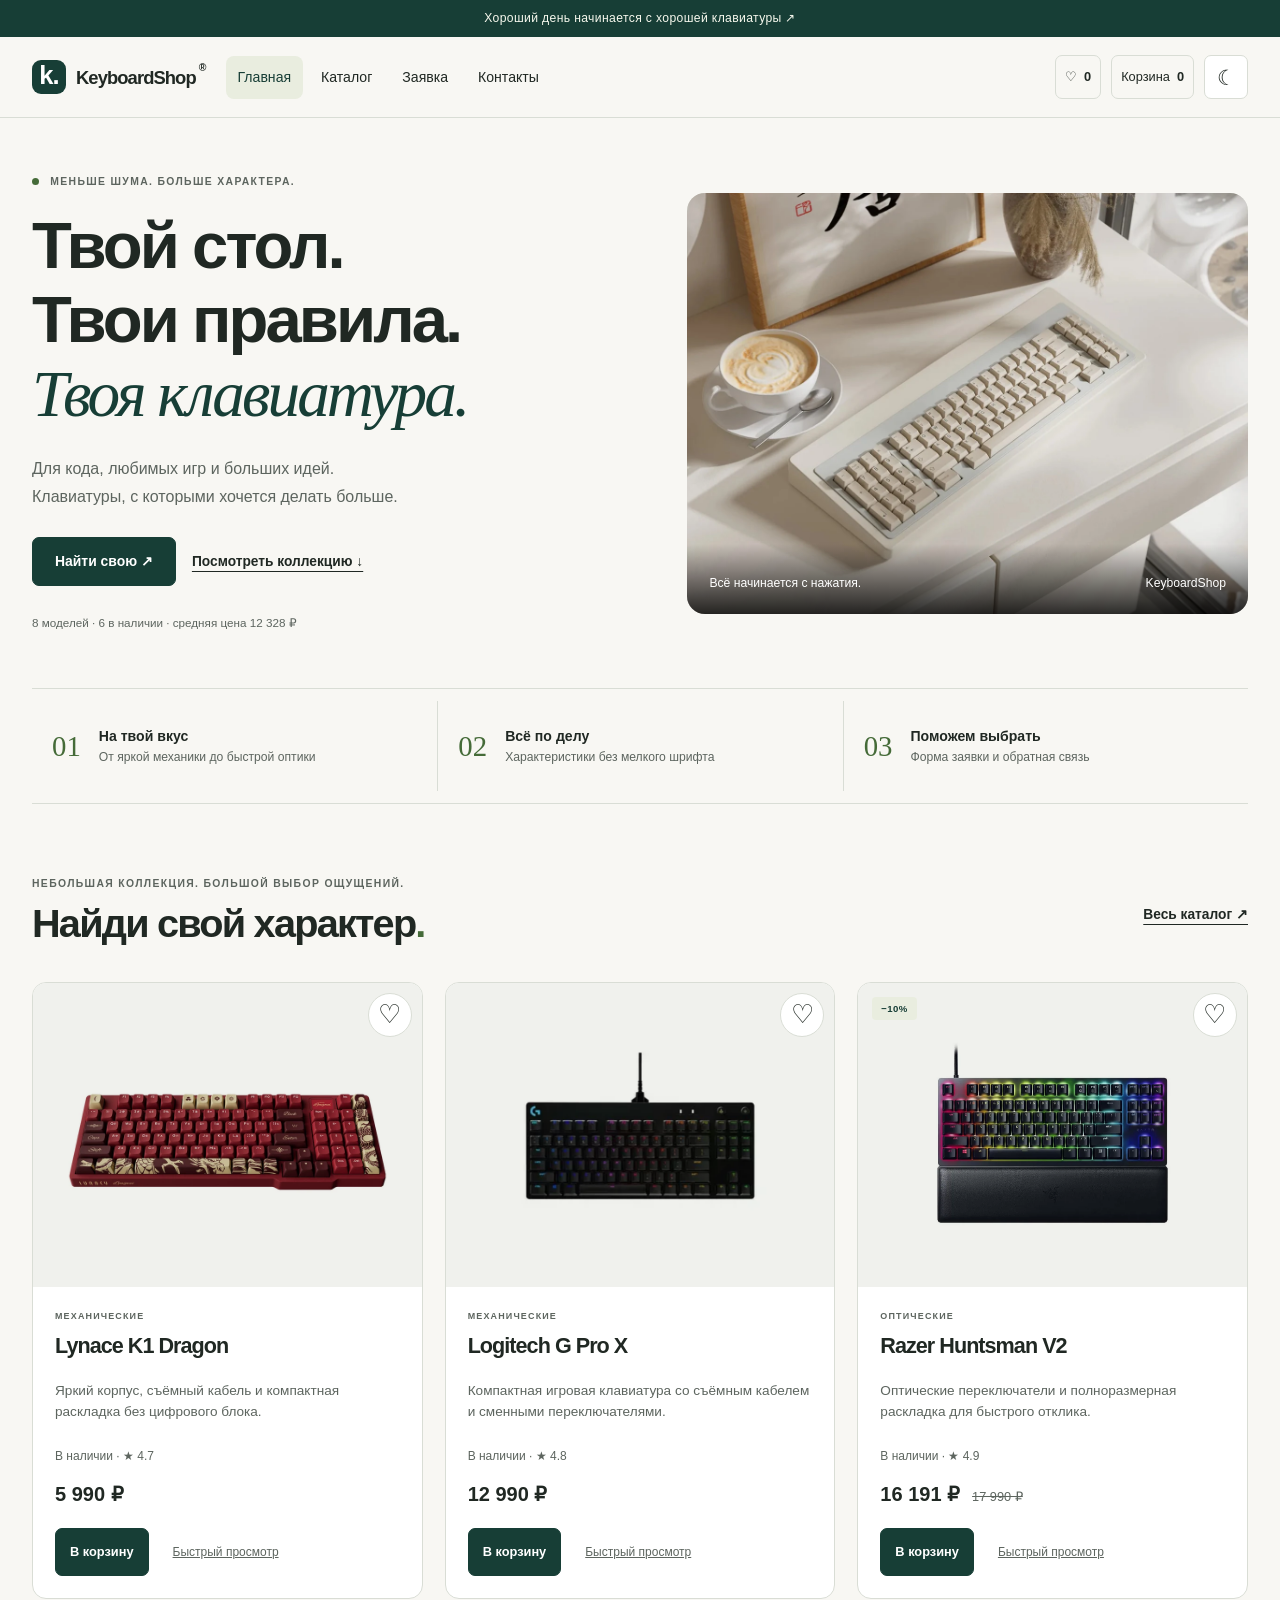
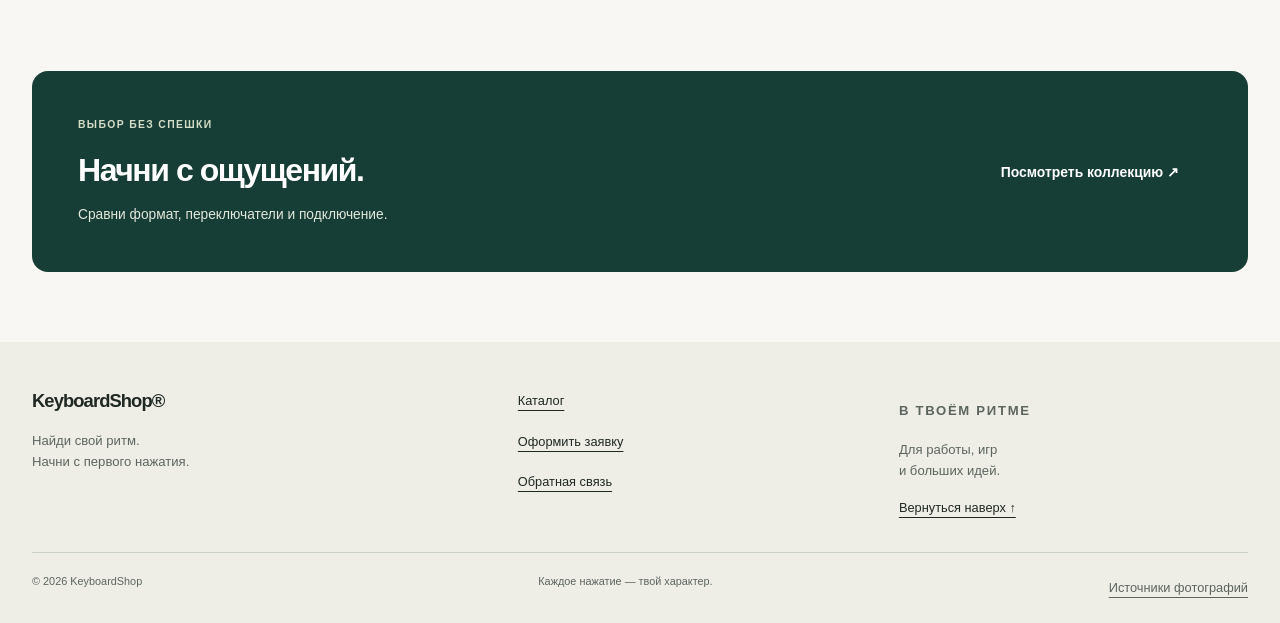
==== commit 7a4f7b2b: "feat: add persistent cart favorites promo and checkout" ====
--- a/index.html
+++ b/index.html
@@ -1,163 +1,218 @@
-<!DOCTYPE html>
+<!doctype html>
 
 <html lang="ru">
-<head>
-<meta charset="utf-8"/>
-<meta content="width=device-width, initial-scale=1" name="viewport"/>
-<meta content="Механические, оптические и ножничные клавиатуры. Найдите свой характер в KeyboardShop." name="description"/>
-<meta content="#173e36" name="theme-color"/>
-<title>Клавиатуры с характером — KeyboardShop</title>
-<link href="images/favicon.svg" rel="icon" type="image/svg+xml"/>
-<link href="css/style.css" rel="stylesheet"/>
-<link href="css/responsive.css" rel="stylesheet"/>
-<script defer="" src="js/data.js"></script>
-<script defer="" src="js/main.js"></script>
-<script defer="" src="js/catalog.js"></script>
-<script defer="" src="js/modal.js"></script>
-<script defer="" src="js/validation.js"></script>
-</head>
-<body id="top">
-<a class="skip-link" href="#main">Перейти к содержимому</a>
-<div class="announcement">Хороший день начинается с хорошей клавиатуры ↗</div>
-<header class="site-header">
-<div class="container site-header__inner">
-<a class="site-logo" href="index.html">
-<span aria-hidden="true" class="logo-key"> k. </span>
+  <head>
+    <meta charset="utf-8" />
+    <meta content="width=device-width, initial-scale=1" name="viewport" />
+    <meta
+      content="Механические, оптические и ножничные клавиатуры. Найдите свой характер в KeyboardShop."
+      name="description"
+    />
+    <meta content="#173e36" name="theme-color" />
+    <title>Клавиатуры с характером — KeyboardShop</title>
+    <link href="images/favicon.svg" rel="icon" type="image/svg+xml" />
+    <link href="css/style.css" rel="stylesheet" />
+    <link href="css/responsive.css" rel="stylesheet" />
+    <script defer="" src="js/data.js"></script>
+    <script defer="" src="js/main.js"></script>
+    <script defer="" src="js/catalog.js"></script>
+    <script defer="" src="js/cart.js"></script>
+    <script defer="" src="js/modal.js"></script>
+    <script defer="" src="js/validation.js"></script>
+  </head>
+  <body id="top">
+    <a class="skip-link" href="#main">Перейти к содержимому</a>
+    <div class="announcement">Хороший день начинается с хорошей клавиатуры ↗</div>
+    <header class="site-header">
+      <div class="container site-header__inner">
+        <a class="site-logo" href="index.html">
+          <span aria-hidden="true" class="logo-key"> k. </span>
           KeyboardShop
           <span aria-hidden="true" class="logo-dot"> ® </span>
-</a>
-<details class="nav-menu">
-<summary>
+        </a>
+        <details class="nav-menu">
+          <summary>
             Меню
             <span aria-hidden="true"> ☰ </span>
-</summary>
-<nav aria-label="Основная навигация">
-<ul class="site-nav__list">
-<li>
-<a aria-current="page" href="index.html"> Главная </a>
-</li>
-<li>
-<a href="catalog.html"> Каталог </a>
-</li>
-<li>
-<a href="order.html"> Заявка </a>
-</li>
-<li>
-<a href="contacts.html"> Контакты </a>
-</li>
-</ul>
-</nav>
-</details>
-<a class="header-link" href="catalog.html"> Выбрать клавиатуру ↗ </a>
-</div>
-</header>
-<main class="container" id="main" tabindex="-1">
-<section class="hero">
-<div class="hero__content">
-<p class="eyebrow">
-<span class="status-dot"> </span>
+          </summary>
+          <nav aria-label="Основная навигация">
+            <ul class="site-nav__list">
+              <li>
+                <a aria-current="page" href="index.html"> Главная </a>
+              </li>
+              <li>
+                <a href="catalog.html"> Каталог </a>
+              </li>
+              <li>
+                <a href="order.html"> Заявка </a>
+              </li>
+              <li>
+                <a href="contacts.html"> Контакты </a>
+              </li>
+            </ul>
+          </nav>
+        </details>
+        <div class="header-actions">
+          <a aria-label="Избранное" class="header-favorites" href="catalog.html?favorites=1"
+            >♡ <span data-favorite-count="">0</span></a
+          ><a class="header-cart" href="cart.html">Корзина <span data-cart-count="">0</span></a
+          ><button
+            aria-label="Включить тёмную тему"
+            aria-pressed="false"
+            class="theme-toggle"
+            data-theme-toggle=""
+            type="button"
+          >
+            ☾
+          </button>
+        </div>
+      </div>
+    </header>
+    <main class="container" id="main" tabindex="-1">
+      <section class="hero">
+        <div class="hero__content">
+          <p class="eyebrow">
+            <span class="status-dot"> </span>
             Меньше шума. Больше характера.
           </p>
-<h1>
+          <h1>
             Твой стол.
-            <br/>
+            <br />
             Твои правила.
-            <br/>
-<em> Твоя клавиатура. </em>
-</h1>
-<p class="hero__description">
+            <br />
+            <em> Твоя клавиатура. </em>
+          </h1>
+          <p class="hero__description">
             Для кода, любимых игр и больших идей.
-            <br/>
+            <br />
             Клавиатуры, с которыми хочется делать больше.
           </p>
-<div class="hero__actions">
-<a class="button" href="catalog.html"> Найти свою ↗ </a>
-<a class="text-link" href="#popular"> Посмотреть коллекцию ↓ </a>
-</div>
-<p class="hero__footnote" data-product-summary=""></p>
-</div>
-<div class="hero__visual">
-<picture>
-<source media="(min-width: 768px)" srcset="images/hero-studio-1200.webp" type="image/webp"/>
-<source srcset="images/hero-studio-640.webp" type="image/webp"/>
-<img alt="Кремовая механическая клавиатура в алюминиевом корпусе на светлом столе рядом с чашкой кофе" fetchpriority="high" height="900" src="images/hero-studio.jpg" width="1200"/>
-</picture>
-<div class="hero__caption">
-<span> Всё начинается с нажатия. </span>
-<span aria-hidden="true"> KeyboardShop </span>
-</div>
-</div>
-</section>
-<section aria-label="Почему KeyboardShop" class="advantages" id="advantages">
-<div>
-<span class="feature-number"> 01 </span>
-<p>
-<strong> На твой вкус </strong>
-<br/>
+          <div class="hero__actions">
+            <a class="button" href="catalog.html"> Найти свою ↗ </a>
+            <a class="text-link" href="#popular"> Посмотреть коллекцию ↓ </a>
+          </div>
+          <p class="hero__footnote" data-product-summary=""></p>
+        </div>
+        <div class="hero__visual">
+          <picture>
+            <source
+              media="(min-width: 768px)"
+              srcset="images/hero-studio-1200.webp"
+              type="image/webp"
+            />
+            <source srcset="images/hero-studio-640.webp" type="image/webp" />
+            <img
+              alt="Кремовая механическая клавиатура в алюминиевом корпусе на светлом столе рядом с чашкой кофе"
+              fetchpriority="high"
+              height="900"
+              src="images/hero-studio.jpg"
+              width="1200"
+            />
+          </picture>
+          <div class="hero__caption">
+            <span> Всё начинается с нажатия. </span>
+            <span aria-hidden="true"> KeyboardShop </span>
+          </div>
+        </div>
+      </section>
+      <section aria-label="Почему KeyboardShop" class="advantages" id="advantages">
+        <div>
+          <span class="feature-number"> 01 </span>
+          <p>
+            <strong> На твой вкус </strong>
+            <br />
             От яркой механики до быстрой оптики
           </p>
-</div>
-<div>
-<span class="feature-number"> 02 </span>
-<p>
-<strong> Всё по делу </strong>
-<br/>
+        </div>
+        <div>
+          <span class="feature-number"> 02 </span>
+          <p>
+            <strong> Всё по делу </strong>
+            <br />
             Характеристики без мелкого шрифта
           </p>
-</div>
-<div>
-<span class="feature-number"> 03 </span>
-<p>
-<strong> Поможем выбрать </strong>
-<br/>
+        </div>
+        <div>
+          <span class="feature-number"> 03 </span>
+          <p>
+            <strong> Поможем выбрать </strong>
+            <br />
             Форма заявки и обратная связь
           </p>
-</div>
-</section>
-<section class="section" id="popular">
-<div class="section-heading"><div><p class="eyebrow">Небольшая коллекция. Большой выбор ощущений.</p><h2>Найди свой характер<span class="accent">.</span></h2></div><a class="text-link" href="catalog.html">Весь каталог ↗</a></div>
-<div class="products-grid" data-featured-products=""></div>
-</section>
-<section class="help-banner"><div><p class="eyebrow">Выбор без спешки</p><h2>Начни с ощущений.</h2><p>Сравни формат, переключатели и подключение.</p></div><a class="button" href="catalog.html">Посмотреть коллекцию ↗</a></section>
-</main>
-<footer class="site-footer" id="contacts">
-<div class="container footer-grid">
-<div>
-<a class="site-logo" href="index.html"> KeyboardShop® </a>
-<p>
+        </div>
+      </section>
+      <section class="section" id="popular">
+        <div class="section-heading">
+          <div>
+            <p class="eyebrow">Небольшая коллекция. Большой выбор ощущений.</p>
+            <h2>Найди свой характер<span class="accent">.</span></h2>
+          </div>
+          <a class="text-link" href="catalog.html">Весь каталог ↗</a>
+        </div>
+        <div class="products-grid" data-featured-products=""></div>
+      </section>
+      <section class="help-banner">
+        <div>
+          <p class="eyebrow">Выбор без спешки</p>
+          <h2>Начни с ощущений.</h2>
+          <p>Сравни формат, переключатели и подключение.</p>
+        </div>
+        <a class="button" href="catalog.html">Посмотреть коллекцию ↗</a>
+      </section>
+    </main>
+    <footer class="site-footer" id="contacts">
+      <div class="container footer-grid">
+        <div>
+          <a class="site-logo" href="index.html"> KeyboardShop® </a>
+          <p>
             Найди свой ритм.
-            <br/>
+            <br />
             Начни с первого нажатия.
           </p>
-</div>
-<nav aria-label="Навигация в подвале">
-<a href="catalog.html"> Каталог </a>
-<a href="order.html"> Оформить заявку </a>
-<a href="contacts.html#feedback"> Обратная связь </a>
-</nav>
-<div>
-<p class="eyebrow">В твоём ритме</p>
-<p>
+        </div>
+        <nav aria-label="Навигация в подвале">
+          <a href="catalog.html"> Каталог </a>
+          <a href="order.html"> Оформить заявку </a>
+          <a href="contacts.html#feedback"> Обратная связь </a>
+        </nav>
+        <div>
+          <p class="eyebrow">В твоём ритме</p>
+          <p>
             Для работы, игр
-            <br/>
+            <br />
             и больших идей.
           </p>
-<a href="#top"> Вернуться наверх ↑ </a>
-</div>
-</div>
-<div class="container footer-bottom">
-<span> © 2026 KeyboardShop </span>
-<span> Каждое нажатие — твой характер. </span>
-</div>
-</footer>
-<p aria-live="polite" class="site-message" hidden="" id="site-message" role="status"></p>
-<noscript><p class="container notice">Для каталога и формы включите JavaScript в браузере.</p></noscript>
-<dialog aria-labelledby="quick-title" class="order-dialog product-dialog" id="product-dialog">
-<div class="dialog-heading"><h2 id="quick-title">Быстрый просмотр</h2><button aria-label="Закрыть окно" class="icon-button" data-close-dialog="" type="button">×</button></div>
-<img alt="" class="quick-image" data-quick-image="" height="500" width="800"/>
-<p class="eyebrow" data-quick-category=""></p><p data-quick-description=""></p>
-<p class="product-detail__price" data-quick-price=""></p><p data-quick-status=""></p>
-<div class="form-actions"><a class="button" data-quick-link="" href="product.html">Все характеристики ↗</a><a class="text-link" data-quick-order="" href="order.html">Оставить заявку</a></div>
-</dialog>
-</body>
-</html>+          <a href="#top"> Вернуться наверх ↑ </a>
+        </div>
+      </div>
+      <div class="container footer-bottom">
+        <span> © 2026 KeyboardShop </span>
+        <span> Каждое нажатие — твой характер. </span>
+        <a href="https://github.com/TitaNik322/kr4-js-shop#фотографии">Источники фотографий</a>
+      </div>
+    </footer>
+    <p aria-live="polite" class="site-message" hidden="" id="site-message" role="status"></p>
+    <noscript
+      ><p class="container notice">
+        Для каталога и формы включите JavaScript в браузере.
+      </p></noscript
+    >
+    <dialog aria-labelledby="quick-title" class="order-dialog product-dialog" id="product-dialog">
+      <div class="dialog-heading">
+        <h2 id="quick-title">Быстрый просмотр</h2>
+        <button aria-label="Закрыть окно" class="icon-button" data-close-dialog="" type="button">
+          ×
+        </button>
+      </div>
+      <img alt="" class="quick-image" data-quick-image="" height="500" width="800" />
+      <p class="eyebrow" data-quick-category=""></p>
+      <p data-quick-description=""></p>
+      <p class="product-detail__price" data-quick-price=""></p>
+      <p data-quick-status=""></p>
+      <div class="form-actions">
+        <a class="button" data-quick-link="" href="product.html">Все характеристики ↗</a
+        ><a class="text-link" data-quick-order="" href="order.html">Оставить заявку</a>
+      </div>
+    </dialog>
+  </body>
+</html>
--- a/css/style.css
+++ b/css/style.css
@@ -773,26 +773,326 @@
 }
 
 /* Состояния интерактивного каталога и формы. */
-#filters-form { display: grid; gap: 20px; }
-.product-card h3 a { text-decoration: none; }
-.product-card__description { flex: 1; color: var(--muted); font-size: 0.85rem; }
-.product-status { color: var(--muted); font-size: 0.75rem; }
-.product-prices { display: flex; flex-wrap: wrap; align-items: baseline; gap: 12px; margin-bottom: 18px; }
-.product-prices strong { font-size: 1.25rem; }
-.product-prices del { color: var(--muted); font-size: 0.8rem; }
-.card-actions { display: flex; flex-wrap: wrap; align-items: center; gap: 12px; }
-.empty-state { padding: 36px 24px; margin-block: 24px 60px; border: 1px solid var(--border); border-radius: 14px; background: var(--surface); }
-.catalog-count { margin-bottom: 0; font-size: 0.85rem; color: var(--muted); }
-.site-message { position: fixed; z-index: 100; bottom: 20px; right: 20px; max-width: min(420px, calc(100vw - 40px)); padding: 18px 22px; margin: 0; color: #fff; background: #173e36; border: 1px solid #a6bda0; border-radius: 10px; box-shadow: 0 8px 28px #0002; }
-.quick-image { width: 100%; max-height: 260px; object-fit: contain; margin-block: 20px; background: #fff; border-radius: 8px; }
-.order-fields { margin: 0; padding: 0; border: 0; min-width: 0; }
-.order-fields > .order-form { margin: 0; }
-.order-summary { border-block: 1px solid var(--border); padding-block: 20px; }
-.order-summary p { margin-bottom: 10px; }
-.confirmation-details { margin-block: 24px; }
-.confirmation-details dt { color: var(--muted); font-size: 0.8rem; }
-.confirmation-details dd { margin: 0 0 12px; overflow-wrap: anywhere; }
-.notice { padding-block: 20px; }
-.visually-hidden { position: absolute; width: 1px; height: 1px; padding: 0; overflow: hidden; clip-path: inset(50%); white-space: nowrap; }
-.form-field .field-error { min-height: 1em; }
-button:disabled { cursor: not-allowed; opacity: 0.6; }
+#filters-form {
+  display: grid;
+  gap: 20px;
+}
+.product-card h3 a {
+  text-decoration: none;
+}
+.product-card__description {
+  flex: 1;
+  color: var(--muted);
+  font-size: 0.85rem;
+}
+.product-status {
+  color: var(--muted);
+  font-size: 0.75rem;
+}
+.product-prices {
+  display: flex;
+  flex-wrap: wrap;
+  align-items: baseline;
+  gap: 12px;
+  margin-bottom: 18px;
+}
+.product-prices strong {
+  font-size: 1.25rem;
+}
+.product-prices del {
+  color: var(--muted);
+  font-size: 0.8rem;
+}
+.card-actions {
+  display: flex;
+  flex-wrap: wrap;
+  align-items: center;
+  gap: 12px;
+}
+.empty-state {
+  padding: 36px 24px;
+  margin-block: 24px 60px;
+  border: 1px solid var(--border);
+  border-radius: 14px;
+  background: var(--surface);
+}
+.catalog-count {
+  margin-bottom: 0;
+  font-size: 0.85rem;
+  color: var(--muted);
+}
+.site-message {
+  position: fixed;
+  z-index: 100;
+  bottom: 20px;
+  right: 20px;
+  max-width: min(420px, calc(100vw - 40px));
+  padding: 18px 22px;
+  margin: 0;
+  color: #fff;
+  background: #173e36;
+  border: 1px solid #a6bda0;
+  border-radius: 10px;
+  box-shadow: 0 8px 28px #0002;
+}
+.quick-image {
+  width: 100%;
+  max-height: 260px;
+  object-fit: contain;
+  margin-block: 20px;
+  background: #fff;
+  border-radius: 8px;
+}
+.order-fields {
+  margin: 0;
+  padding: 0;
+  border: 0;
+  min-width: 0;
+}
+.order-fields > .order-form {
+  margin: 0;
+}
+.order-summary {
+  border-block: 1px solid var(--border);
+  padding-block: 20px;
+}
+.order-summary p {
+  margin-bottom: 10px;
+}
+.confirmation-details {
+  margin-block: 24px;
+}
+.confirmation-details dt {
+  color: var(--muted);
+  font-size: 0.8rem;
+}
+.confirmation-details dd {
+  margin: 0 0 12px;
+  overflow-wrap: anywhere;
+}
+.notice {
+  padding-block: 20px;
+}
+.visually-hidden {
+  position: absolute;
+  width: 1px;
+  height: 1px;
+  padding: 0;
+  overflow: hidden;
+  clip-path: inset(50%);
+  white-space: nowrap;
+}
+.form-field .field-error {
+  min-height: 1em;
+}
+button:disabled {
+  cursor: not-allowed;
+  opacity: 0.6;
+}
+
+/* Избранное, корзина и переключение темы. */
+.header-actions {
+  display: flex;
+  gap: 10px;
+  align-items: center;
+  margin-left: auto;
+}
+.header-actions a {
+  display: inline-flex;
+  align-items: center;
+  gap: 7px;
+  min-height: 44px;
+  padding: 7px 9px;
+  font-size: 0.8rem;
+  text-decoration: none;
+  white-space: nowrap;
+  border: 1px solid var(--border);
+  border-radius: 7px;
+}
+.header-actions span {
+  font-weight: 700;
+}
+.theme-toggle {
+  width: 44px;
+  height: 44px;
+  border: 1px solid var(--border);
+  border-radius: 7px;
+  background: var(--surface);
+  color: var(--text);
+  font-size: 1.3rem;
+}
+.favorite-button {
+  position: absolute;
+  top: 10px;
+  right: 10px;
+  width: 44px;
+  height: 44px;
+  padding: 0;
+  border: 1px solid var(--border);
+  border-radius: 50%;
+  background: var(--surface);
+  color: var(--text);
+  font-size: 1.6rem;
+}
+.favorite-button[aria-pressed='true'] {
+  color: var(--accent);
+}
+.card-actions .button {
+  padding: 10px 14px;
+  font-size: 0.8rem;
+}
+.card-actions .text-button {
+  font-size: 0.75rem;
+}
+.pagination {
+  display: flex;
+  gap: 10px;
+  margin-top: 28px;
+}
+.page-button {
+  width: 44px;
+  height: 44px;
+  border: 1px solid var(--border);
+  border-radius: 7px;
+  background: var(--surface);
+  color: var(--text);
+}
+.page-button[aria-current='page'] {
+  background: var(--green);
+  color: var(--surface);
+  opacity: 1;
+}
+.cart-layout {
+  display: grid;
+  gap: 32px;
+  padding-bottom: 64px;
+}
+.cart-item {
+  display: grid;
+  grid-template-columns: 80px minmax(0, 1fr);
+  gap: 16px;
+  padding-block: 24px;
+  border-top: 1px solid var(--border);
+}
+.cart-item img {
+  width: 100%;
+  height: 80px;
+  object-fit: contain;
+  background: #fff;
+  border-radius: 8px;
+}
+.cart-item h2 {
+  font-size: 1.1rem;
+  margin-bottom: 8px;
+}
+.cart-item h2 a {
+  text-decoration: none;
+}
+.cart-item__total {
+  grid-column: 2;
+}
+.cart-item__info {
+  min-width: 0;
+}
+.quantity-control {
+  display: flex;
+  gap: 8px;
+  align-items: center;
+  margin-block: 12px;
+}
+.quantity-control input {
+  width: 65px;
+  min-height: 44px;
+  text-align: center;
+  padding: 8px;
+}
+.quantity-button {
+  width: 44px;
+  height: 44px;
+  border: 1px solid var(--border);
+  border-radius: 6px;
+  background: var(--surface);
+  color: var(--text);
+  font-size: 1.2rem;
+}
+.cart-summary {
+  padding: 24px;
+  border: 1px solid var(--border);
+  border-radius: 14px;
+  background: var(--surface);
+  align-self: start;
+}
+.cart-summary h2 {
+  font-size: 1.8rem;
+}
+.cart-total {
+  display: block;
+  font-size: 1.25rem;
+  margin-bottom: 24px;
+}
+#promo-form {
+  display: grid;
+  gap: 8px;
+  margin-block: 24px;
+}
+.promo-controls {
+  display: flex;
+  gap: 8px;
+}
+.promo-controls .button {
+  padding: 10px 12px;
+  font-size: 0.75rem;
+}
+.discount-line {
+  color: var(--accent);
+}
+.checkout-link {
+  display: flex;
+  justify-content: center;
+  margin-bottom: 16px;
+}
+.dark-theme {
+  color-scheme: dark;
+  --bg: #151e1a;
+  --surface: #202e26;
+  --text: #edf0e9;
+  --muted: #bdc7bd;
+  --green: #b4d1b7;
+  --accent: #a3bd93;
+  --border: #435249;
+  --pale: #293a2e;
+}
+.dark-theme .product-card,
+.dark-theme .form-card,
+.dark-theme .filter-panel,
+.dark-theme .icon-button {
+  background: var(--surface);
+}
+.dark-theme .announcement,
+.dark-theme .site-footer {
+  background: #173e36;
+  color: #fff;
+}
+.dark-theme .button {
+  background: #b4d1b7;
+  color: #15261b;
+}
+.dark-theme .button:hover {
+  background: #c9dfc4;
+}
+.dark-theme .field-error {
+  color: #ffb39e;
+}
+.dark-theme [aria-invalid='true'] {
+  border-color: #ffb39e;
+}
+
+.dark-theme .logo-key,
+.dark-theme .skip-link {
+  background: #b4d1b7;
+  color: #15261b;
+}
+.dark-theme .help-banner {
+  background: #173e36;
+  color: #fff;
+}
--- a/css/responsive.css
+++ b/css/responsive.css
@@ -291,3 +291,54 @@
     content-visibility: visible;
   }
 }
+
+@media (min-width: 640px) {
+  .cart-item {
+    grid-template-columns: 120px minmax(0, 1fr) auto;
+    gap: 22px;
+  }
+  .cart-item img {
+    height: 100px;
+  }
+  .cart-item__total {
+    grid-column: auto;
+  }
+}
+@media (min-width: 768px) {
+  .site-header__inner {
+    flex-wrap: wrap;
+    gap: 12px;
+  }
+  .nav-menu,
+  .nav-menu[open] {
+    width: 100%;
+    order: 3;
+  }
+  .site-nav__list {
+    justify-content: center;
+  }
+  html {
+    scroll-padding-top: 160px;
+  }
+}
+@media (min-width: 1024px) {
+  .site-header__inner {
+    flex-wrap: nowrap;
+    gap: 20px;
+  }
+  .nav-menu,
+  .nav-menu[open] {
+    width: auto;
+    order: initial;
+  }
+  .cart-layout {
+    grid-template-columns: minmax(0, 1fr) 330px;
+  }
+  .cart-summary {
+    position: sticky;
+    top: 120px;
+  }
+  html {
+    scroll-padding-top: 110px;
+  }
+}
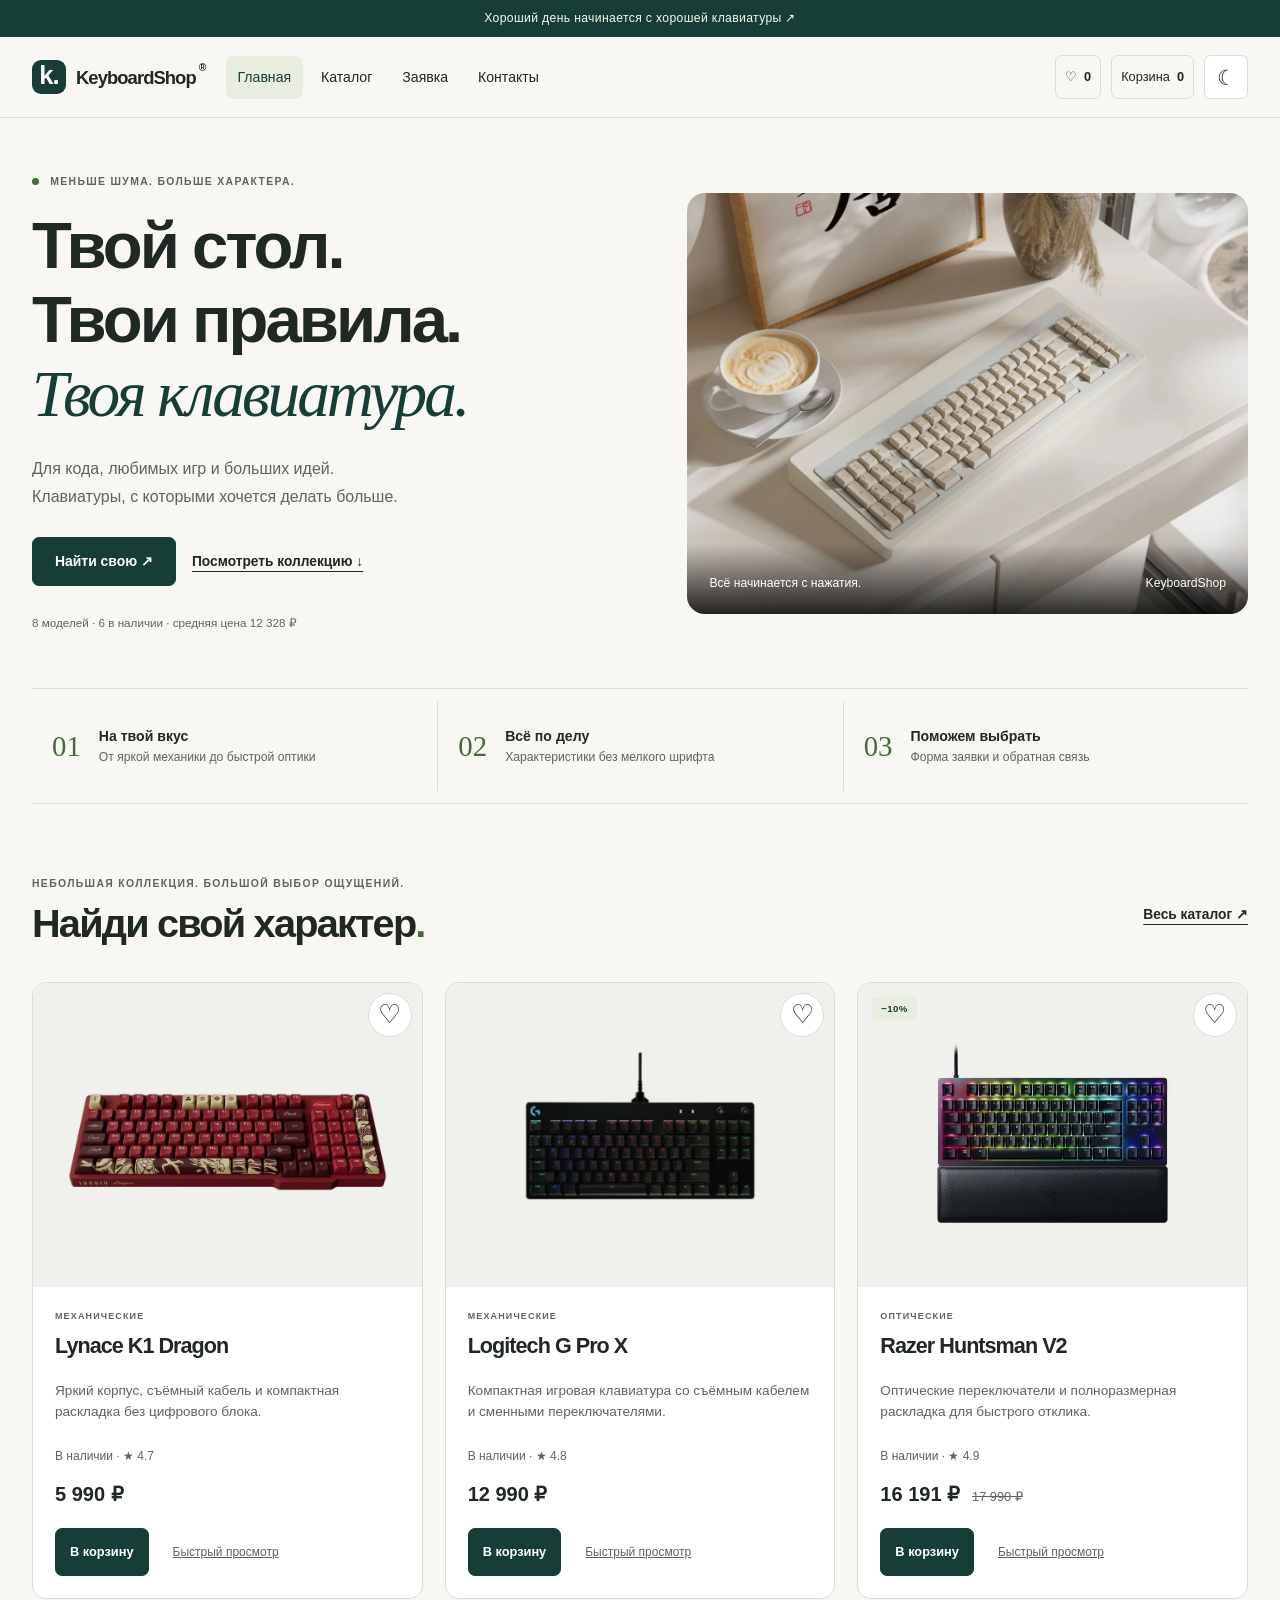
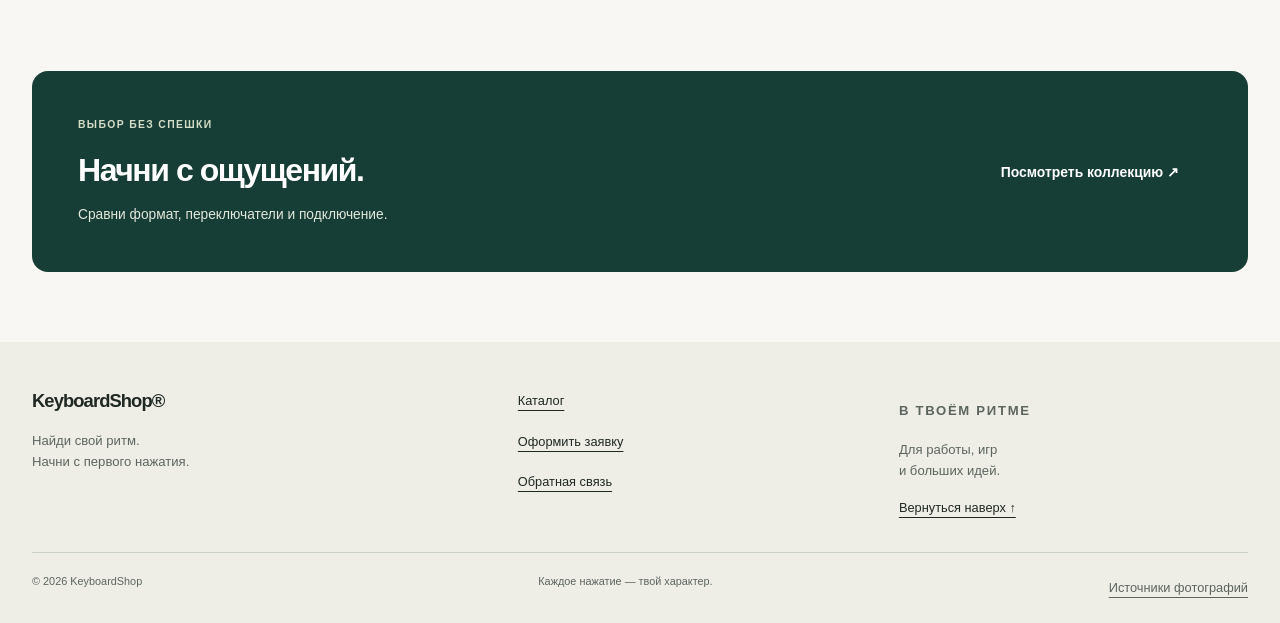
==== commit 2d668f2f: "docs: finalize JavaScript shop submission and verification" ====
--- a/index.html
+++ b/index.html
@@ -204,7 +204,14 @@
           ×
         </button>
       </div>
-      <img alt="" class="quick-image" data-quick-image="" height="500" width="800" />
+      <img
+        alt=""
+        class="quick-image"
+        data-quick-image=""
+        height="500"
+        src="images/product-1-light-800.webp"
+        width="800"
+      />
       <p class="eyebrow" data-quick-category=""></p>
       <p data-quick-description=""></p>
       <p class="product-detail__price" data-quick-price=""></p>
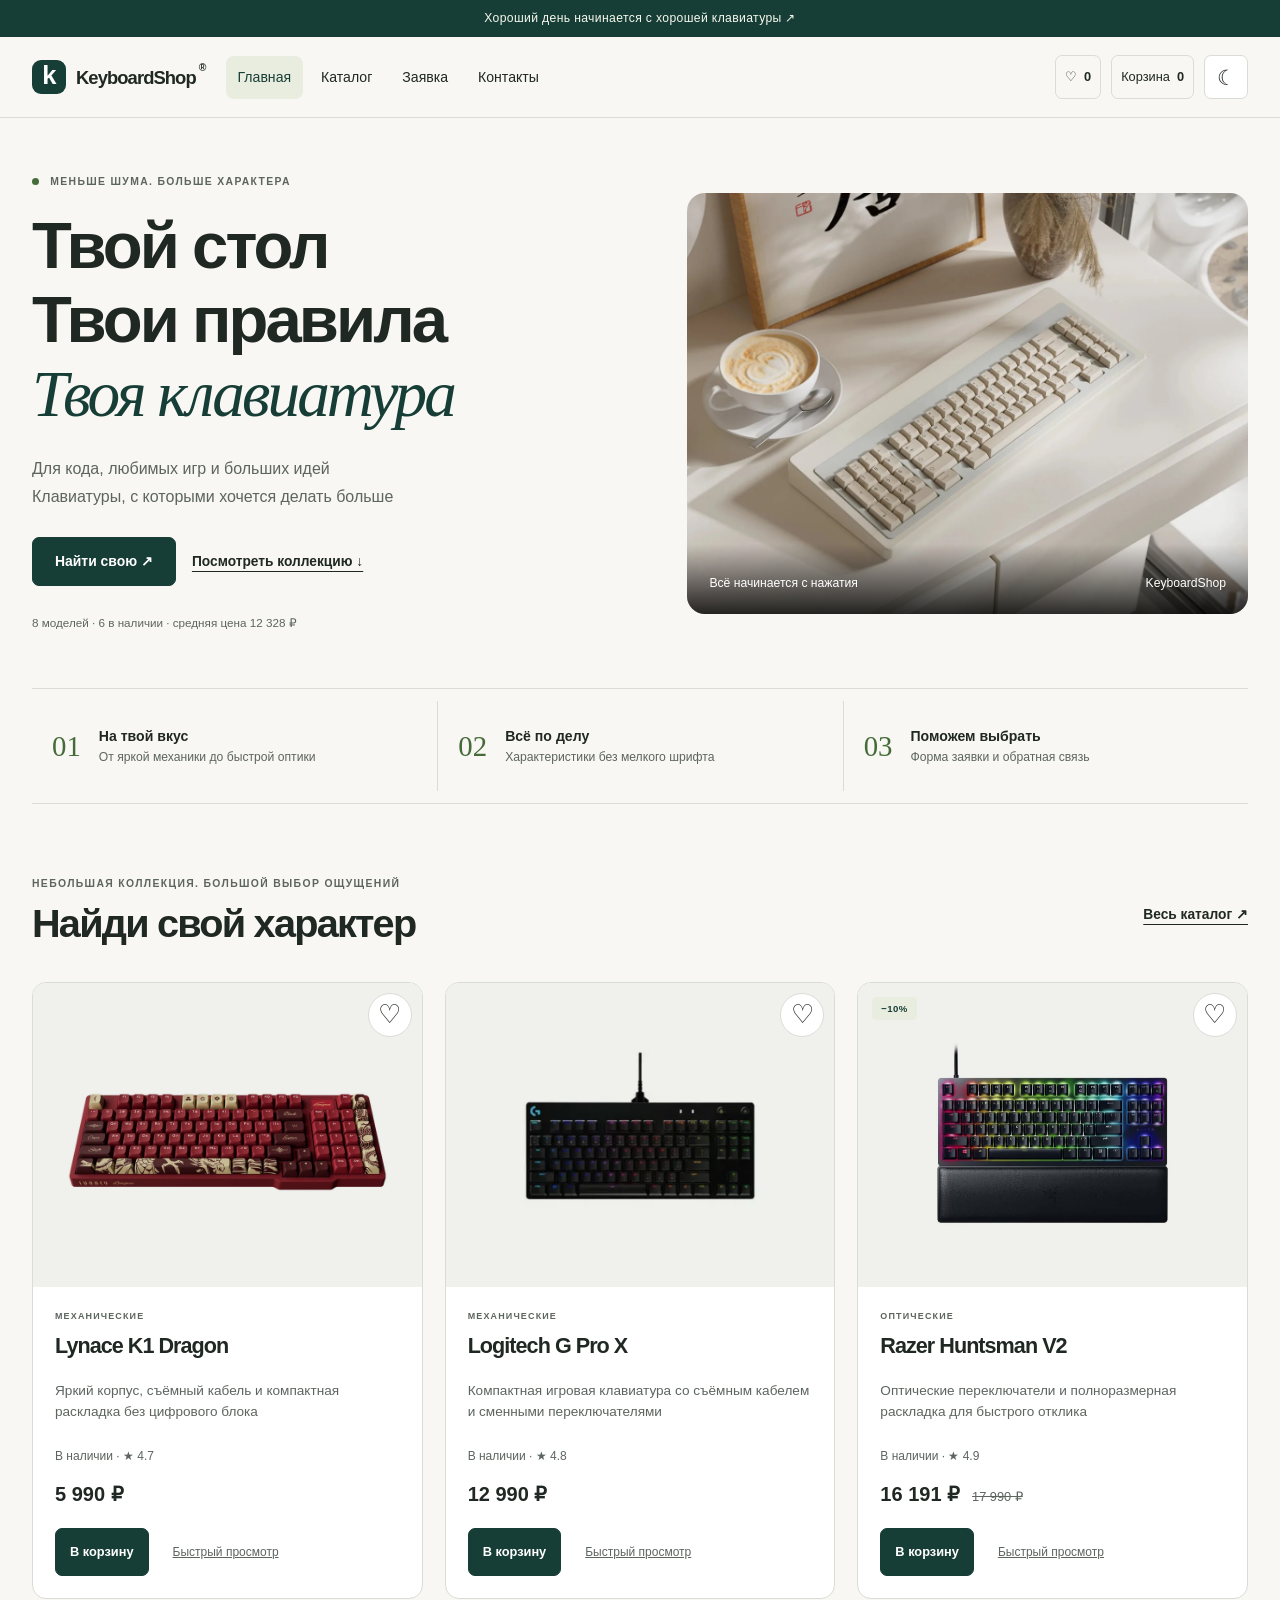
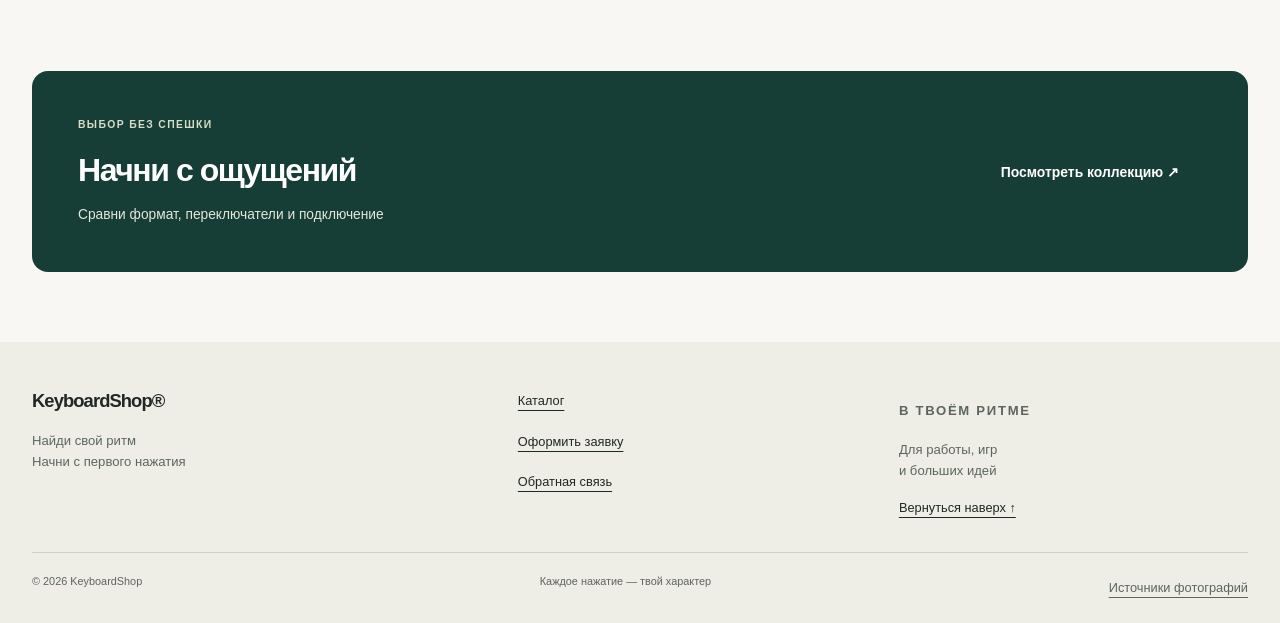
==== commit 6f341ea2: "style: remove trailing periods from UI text" ====
--- a/index.html
+++ b/index.html
@@ -5,7 +5,7 @@
     <meta charset="utf-8" />
     <meta content="width=device-width, initial-scale=1" name="viewport" />
     <meta
-      content="Механические, оптические и ножничные клавиатуры. Найдите свой характер в KeyboardShop."
+      content="Механические, оптические и ножничные клавиатуры. Найдите свой характер в KeyboardShop"
       name="description"
     />
     <meta content="#173e36" name="theme-color" />
@@ -26,7 +26,7 @@
     <header class="site-header">
       <div class="container site-header__inner">
         <a class="site-logo" href="index.html">
-          <span aria-hidden="true" class="logo-key"> k. </span>
+          <span aria-hidden="true" class="logo-key"> k </span>
           KeyboardShop
           <span aria-hidden="true" class="logo-dot"> ® </span>
         </a>
@@ -73,19 +73,19 @@
         <div class="hero__content">
           <p class="eyebrow">
             <span class="status-dot"> </span>
-            Меньше шума. Больше характера.
+            Меньше шума. Больше характера
           </p>
           <h1>
-            Твой стол.
-            <br />
-            Твои правила.
-            <br />
-            <em> Твоя клавиатура. </em>
+            Твой стол
+            <br />
+            Твои правила
+            <br />
+            <em> Твоя клавиатура </em>
           </h1>
           <p class="hero__description">
-            Для кода, любимых игр и больших идей.
-            <br />
-            Клавиатуры, с которыми хочется делать больше.
+            Для кода, любимых игр и больших идей
+            <br />
+            Клавиатуры, с которыми хочется делать больше
           </p>
           <div class="hero__actions">
             <a class="button" href="catalog.html"> Найти свою ↗ </a>
@@ -110,7 +110,7 @@
             />
           </picture>
           <div class="hero__caption">
-            <span> Всё начинается с нажатия. </span>
+            <span> Всё начинается с нажатия </span>
             <span aria-hidden="true"> KeyboardShop </span>
           </div>
         </div>
@@ -144,8 +144,8 @@
       <section class="section" id="popular">
         <div class="section-heading">
           <div>
-            <p class="eyebrow">Небольшая коллекция. Большой выбор ощущений.</p>
-            <h2>Найди свой характер<span class="accent">.</span></h2>
+            <p class="eyebrow">Небольшая коллекция. Большой выбор ощущений</p>
+            <h2>Найди свой характер<span class="accent"></span></h2>
           </div>
           <a class="text-link" href="catalog.html">Весь каталог ↗</a>
         </div>
@@ -154,8 +154,8 @@
       <section class="help-banner">
         <div>
           <p class="eyebrow">Выбор без спешки</p>
-          <h2>Начни с ощущений.</h2>
-          <p>Сравни формат, переключатели и подключение.</p>
+          <h2>Начни с ощущений</h2>
+          <p>Сравни формат, переключатели и подключение</p>
         </div>
         <a class="button" href="catalog.html">Посмотреть коллекцию ↗</a>
       </section>
@@ -165,9 +165,9 @@
         <div>
           <a class="site-logo" href="index.html"> KeyboardShop® </a>
           <p>
-            Найди свой ритм.
-            <br />
-            Начни с первого нажатия.
+            Найди свой ритм
+            <br />
+            Начни с первого нажатия
           </p>
         </div>
         <nav aria-label="Навигация в подвале">
@@ -180,21 +180,21 @@
           <p>
             Для работы, игр
             <br />
-            и больших идей.
+            и больших идей
           </p>
           <a href="#top"> Вернуться наверх ↑ </a>
         </div>
       </div>
       <div class="container footer-bottom">
         <span> © 2026 KeyboardShop </span>
-        <span> Каждое нажатие — твой характер. </span>
+        <span> Каждое нажатие — твой характер </span>
         <a href="https://github.com/TitaNik322/kr4-js-shop#фотографии">Источники фотографий</a>
       </div>
     </footer>
     <p aria-live="polite" class="site-message" hidden="" id="site-message" role="status"></p>
     <noscript
       ><p class="container notice">
-        Для каталога и формы включите JavaScript в браузере.
+        Для каталога и формы включите JavaScript в браузере
       </p></noscript
     >
     <dialog aria-labelledby="quick-title" class="order-dialog product-dialog" id="product-dialog">
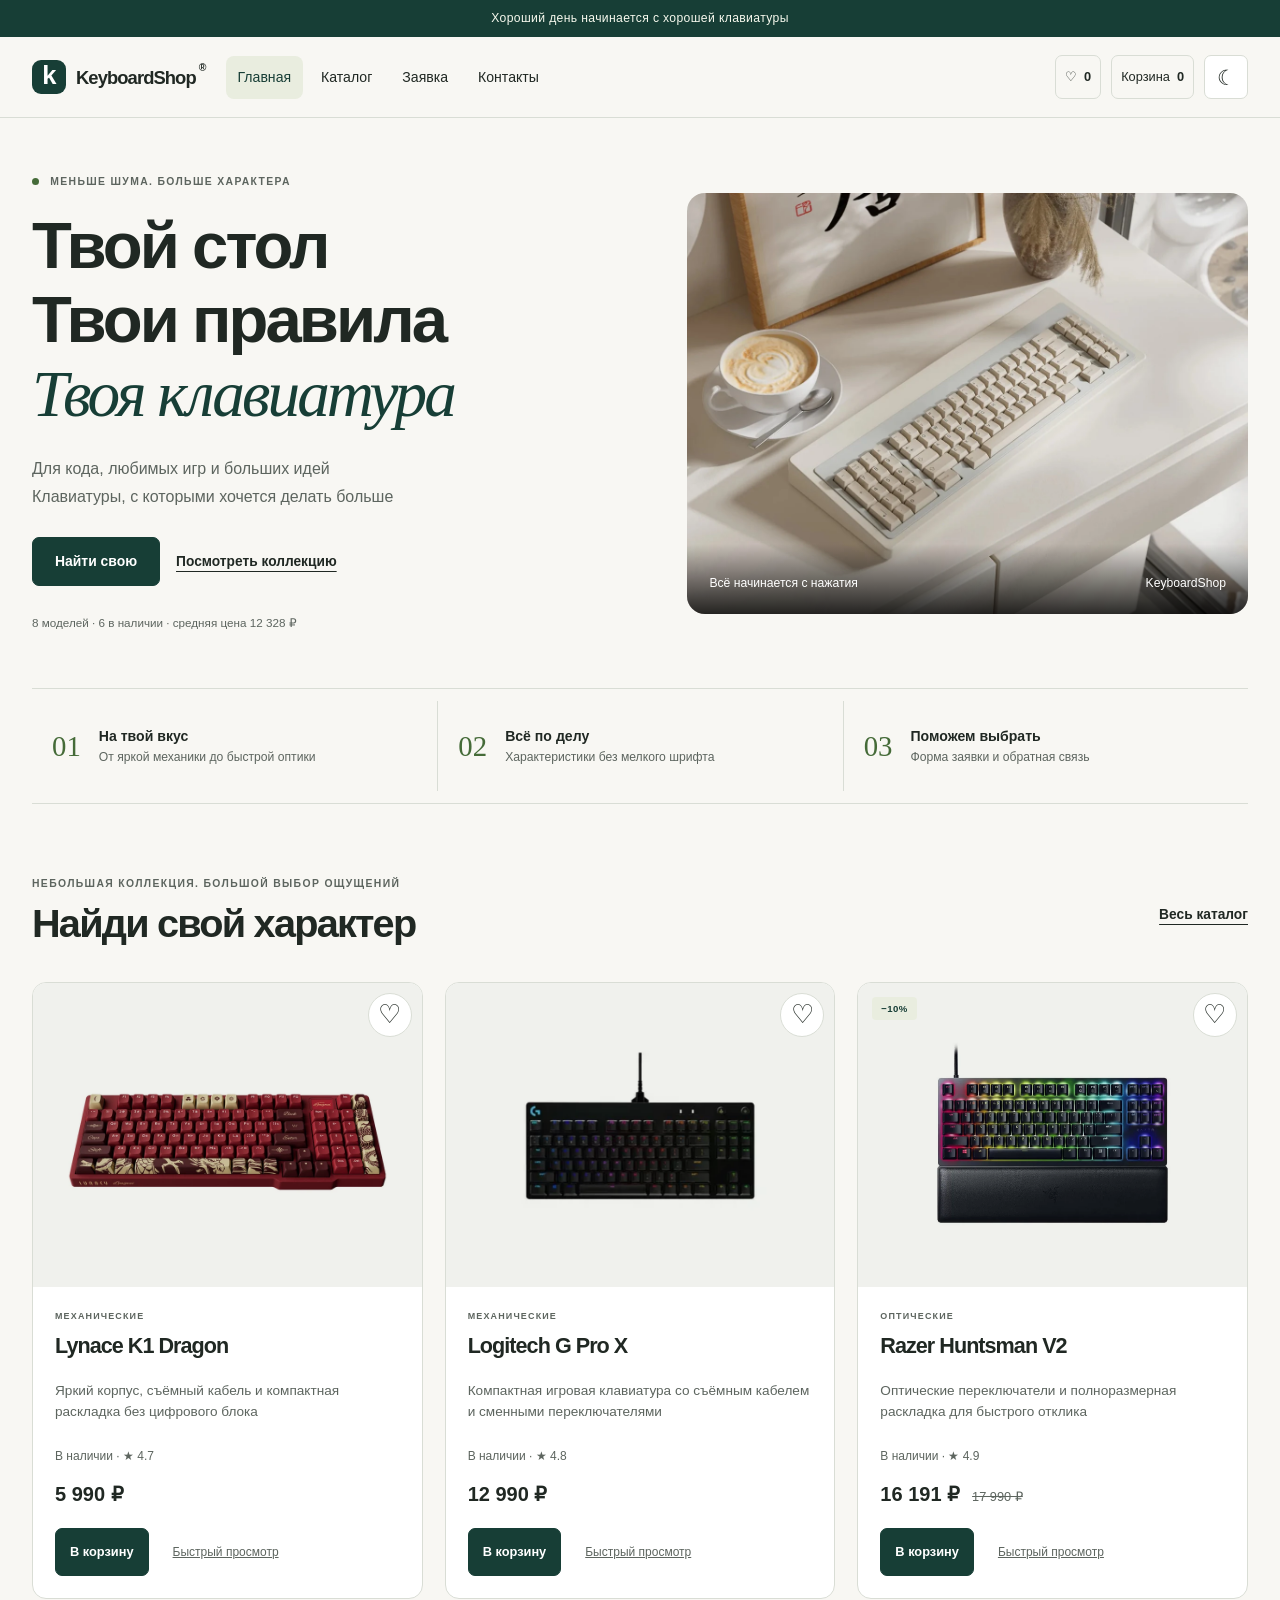
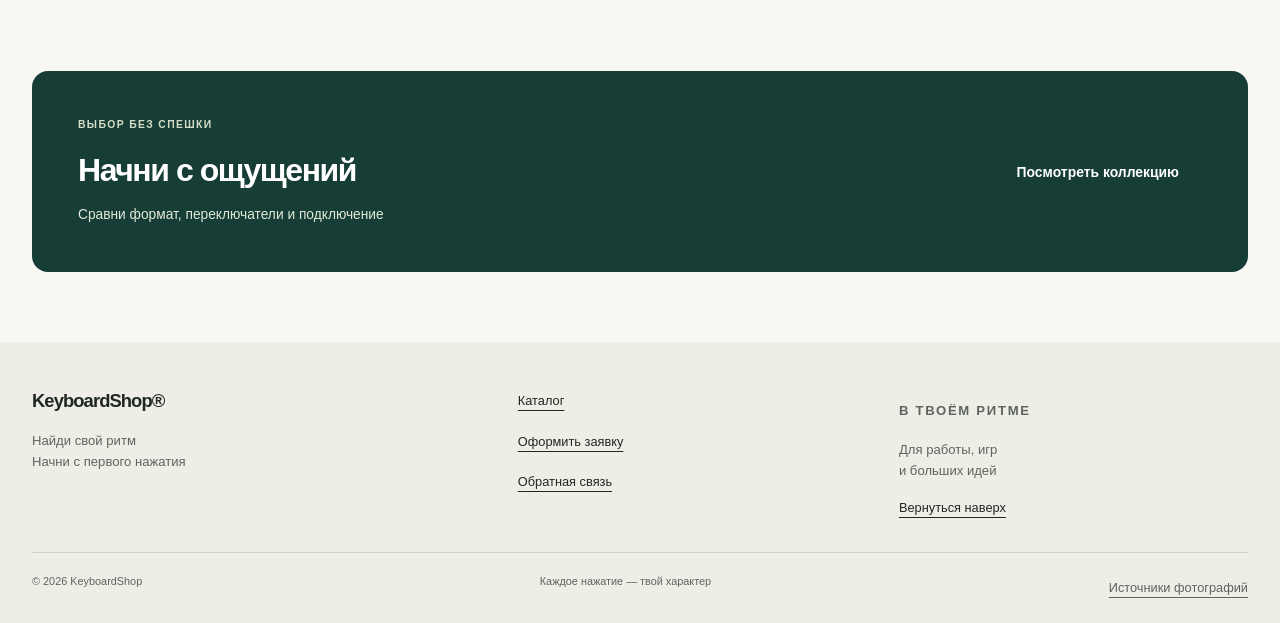
==== commit af49601f: "style: remove decorative arrows from UI labels" ====
--- a/index.html
+++ b/index.html
@@ -22,7 +22,7 @@
   </head>
   <body id="top">
     <a class="skip-link" href="#main">Перейти к содержимому</a>
-    <div class="announcement">Хороший день начинается с хорошей клавиатуры ↗</div>
+    <div class="announcement">Хороший день начинается с хорошей клавиатуры</div>
     <header class="site-header">
       <div class="container site-header__inner">
         <a class="site-logo" href="index.html">
@@ -88,8 +88,8 @@
             Клавиатуры, с которыми хочется делать больше
           </p>
           <div class="hero__actions">
-            <a class="button" href="catalog.html"> Найти свою ↗ </a>
-            <a class="text-link" href="#popular"> Посмотреть коллекцию ↓ </a>
+            <a class="button" href="catalog.html"> Найти свою </a>
+            <a class="text-link" href="#popular"> Посмотреть коллекцию </a>
           </div>
           <p class="hero__footnote" data-product-summary=""></p>
         </div>
@@ -147,7 +147,7 @@
             <p class="eyebrow">Небольшая коллекция. Большой выбор ощущений</p>
             <h2>Найди свой характер<span class="accent"></span></h2>
           </div>
-          <a class="text-link" href="catalog.html">Весь каталог ↗</a>
+          <a class="text-link" href="catalog.html">Весь каталог</a>
         </div>
         <div class="products-grid" data-featured-products=""></div>
       </section>
@@ -157,7 +157,7 @@
           <h2>Начни с ощущений</h2>
           <p>Сравни формат, переключатели и подключение</p>
         </div>
-        <a class="button" href="catalog.html">Посмотреть коллекцию ↗</a>
+        <a class="button" href="catalog.html">Посмотреть коллекцию</a>
       </section>
     </main>
     <footer class="site-footer" id="contacts">
@@ -182,7 +182,7 @@
             <br />
             и больших идей
           </p>
-          <a href="#top"> Вернуться наверх ↑ </a>
+          <a href="#top"> Вернуться наверх </a>
         </div>
       </div>
       <div class="container footer-bottom">
@@ -217,7 +217,7 @@
       <p class="product-detail__price" data-quick-price=""></p>
       <p data-quick-status=""></p>
       <div class="form-actions">
-        <a class="button" data-quick-link="" href="product.html">Все характеристики ↗</a
+        <a class="button" data-quick-link="" href="product.html">Все характеристики</a
         ><a class="text-link" data-quick-order="" href="order.html">Оставить заявку</a>
       </div>
     </dialog>
